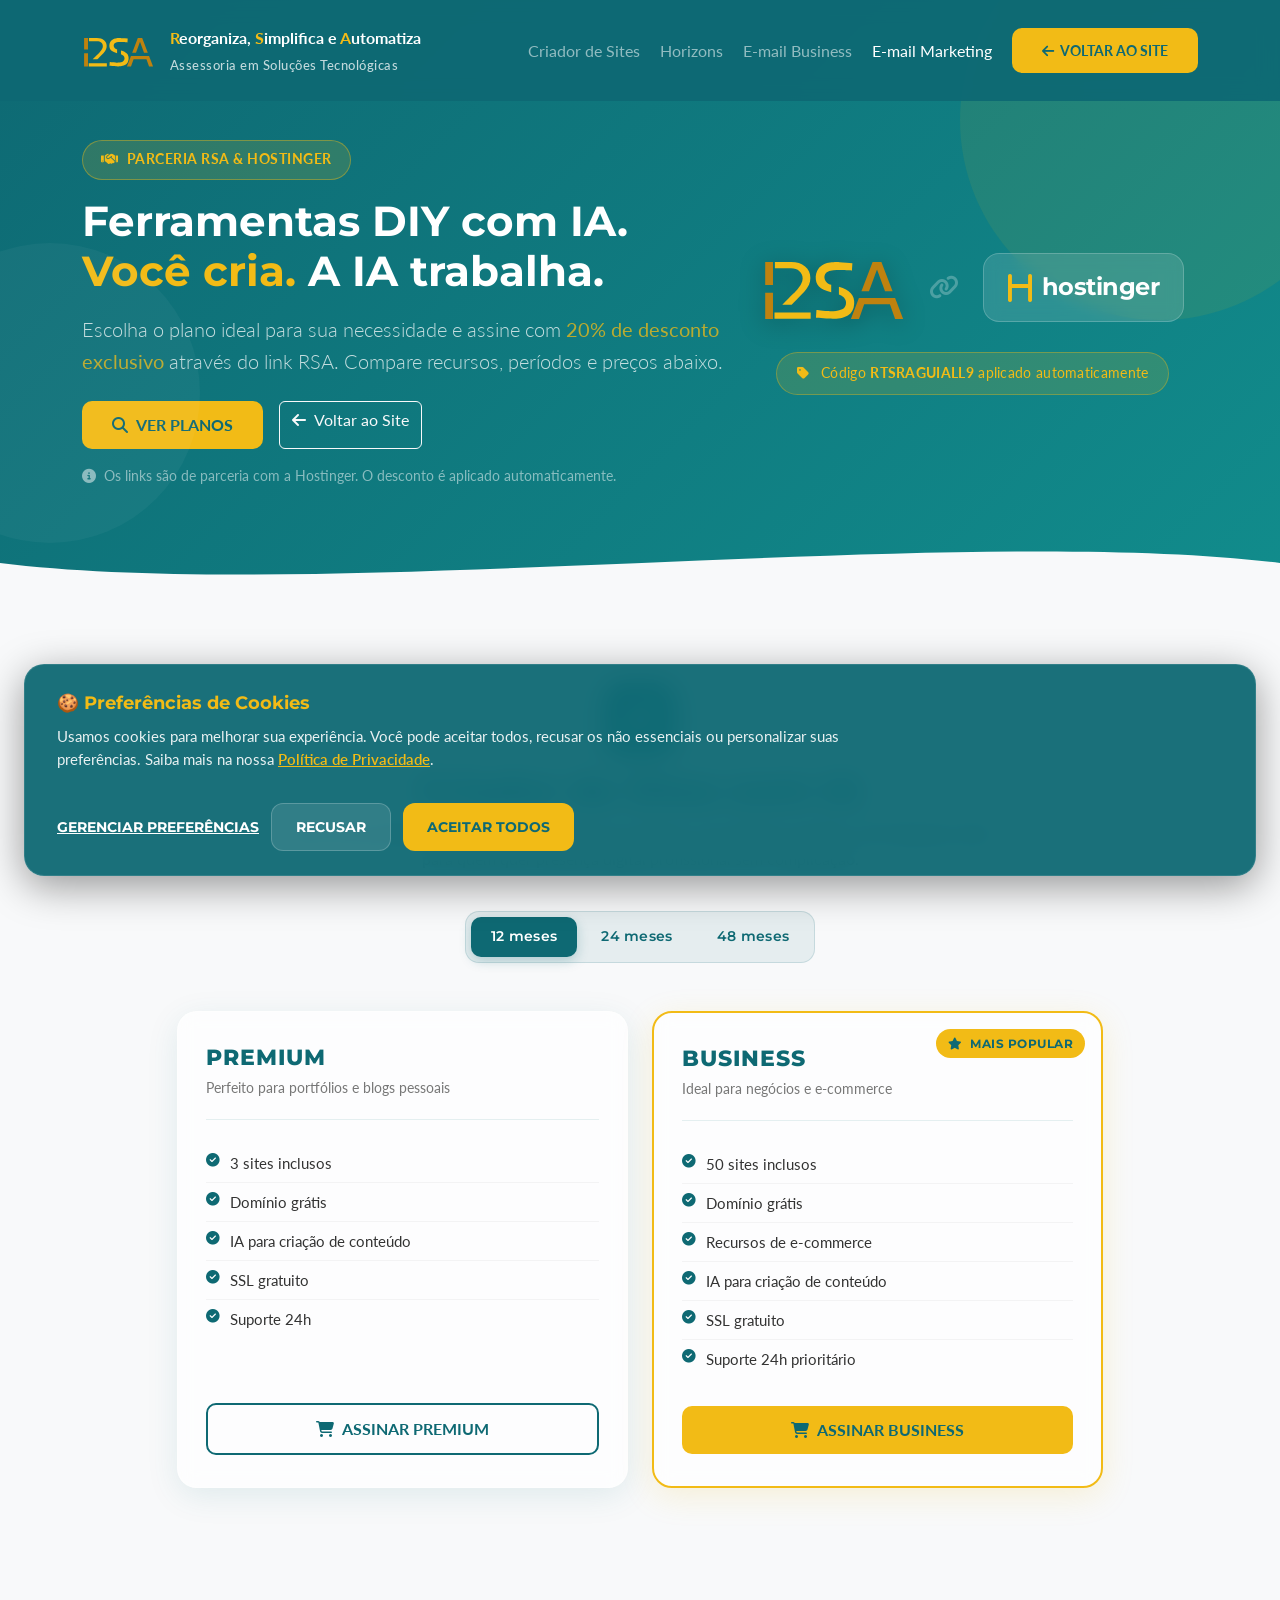
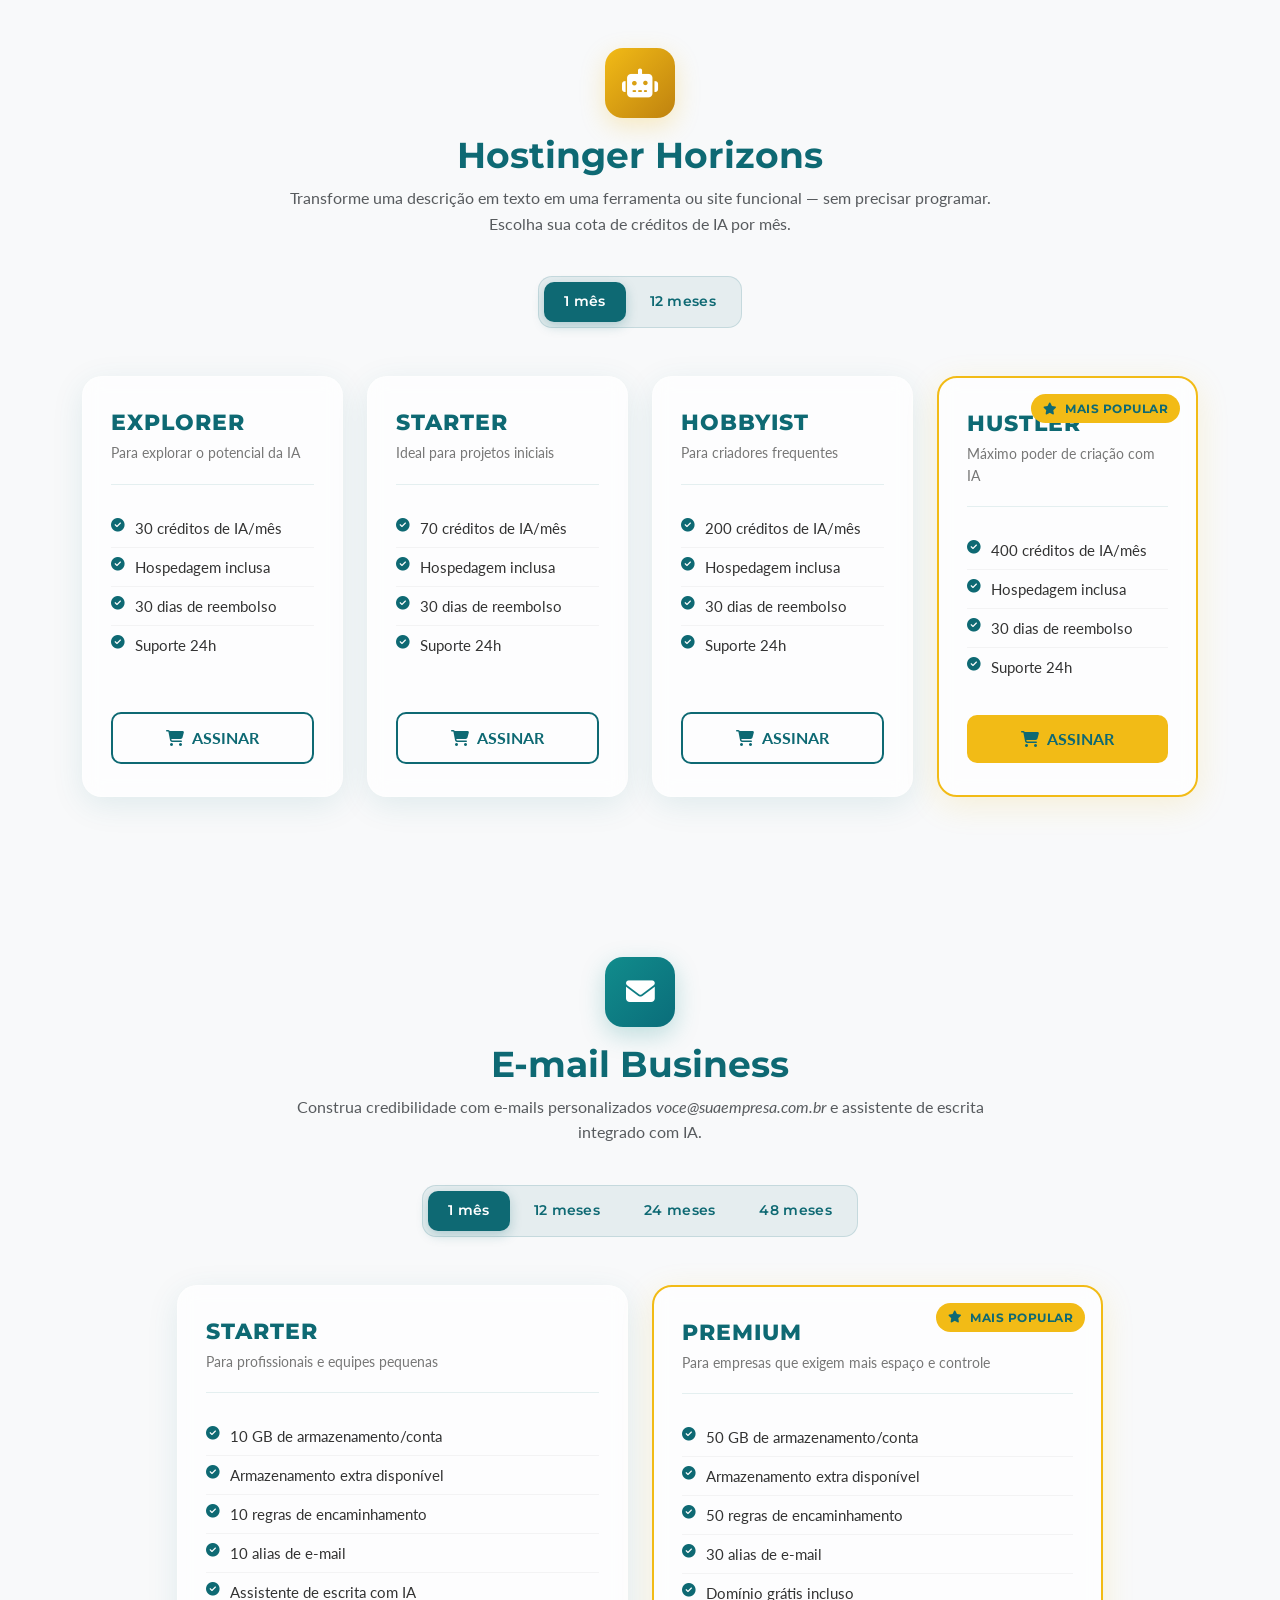
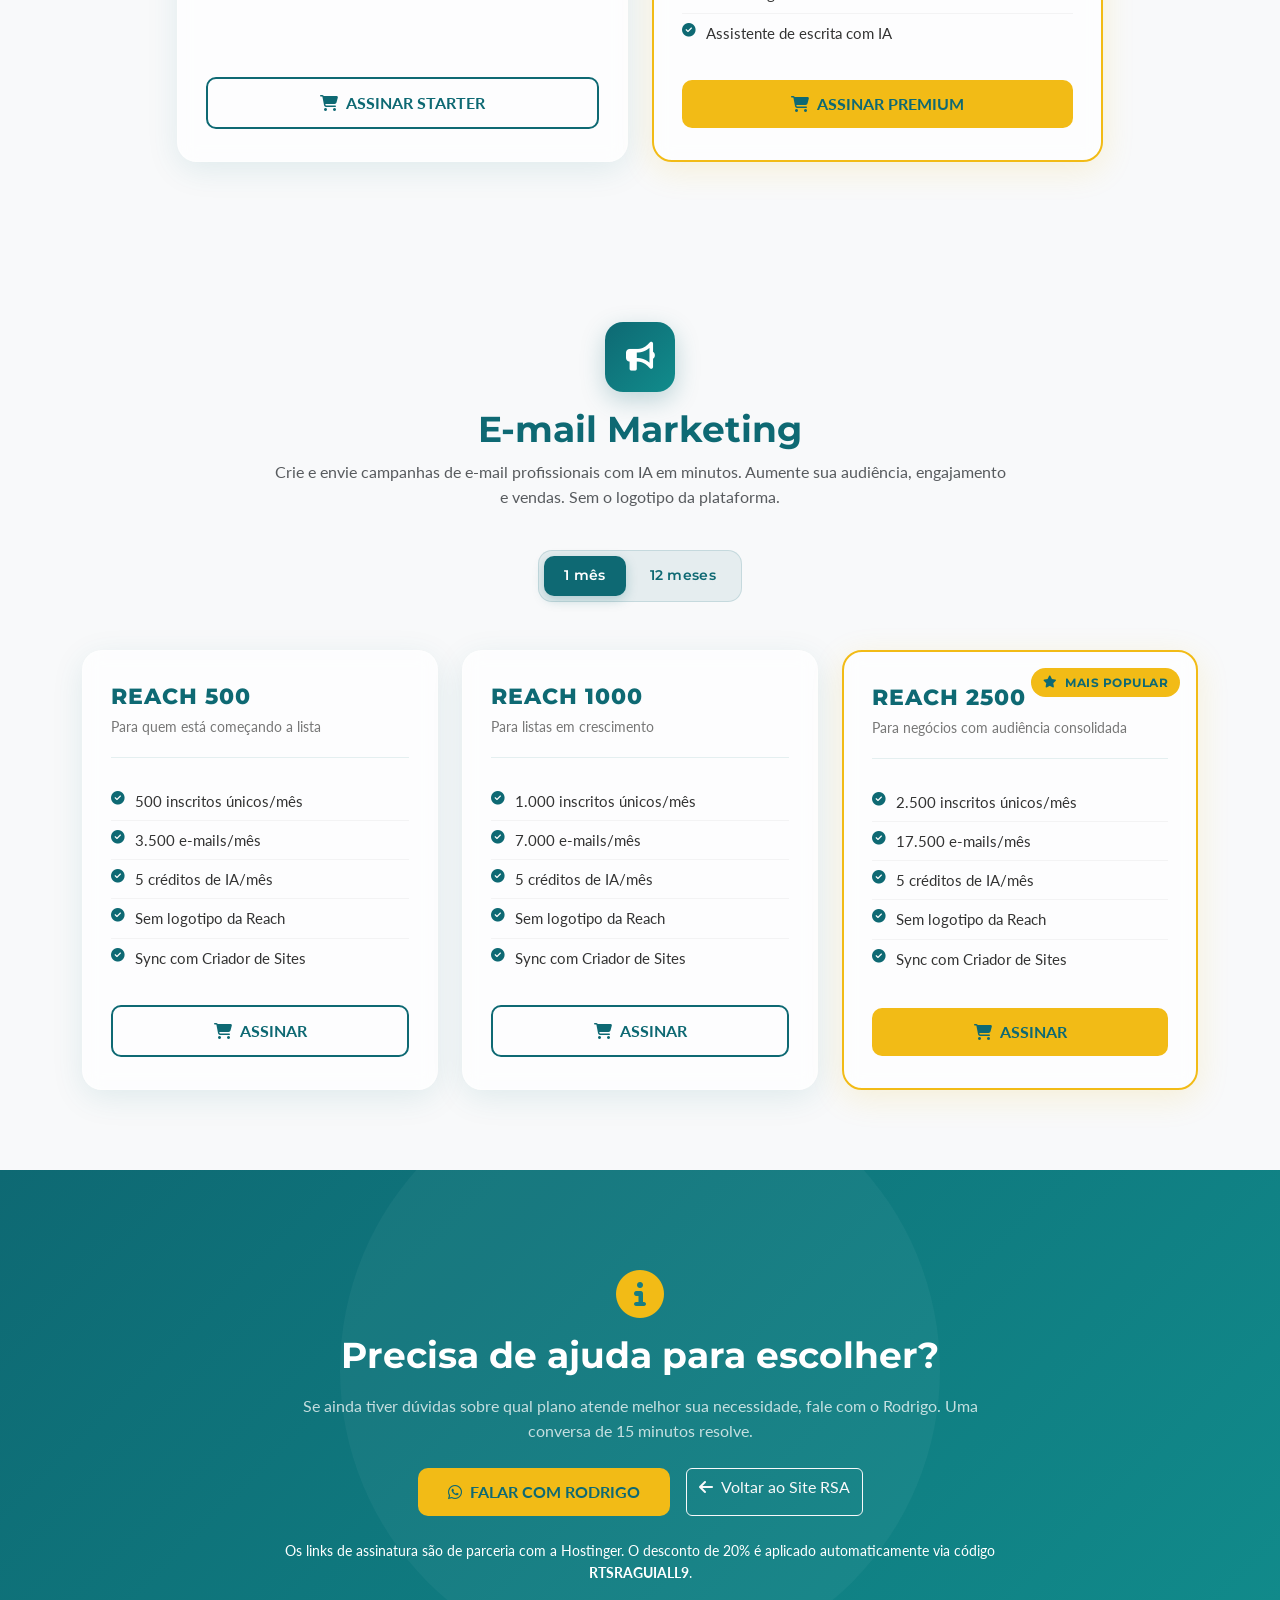
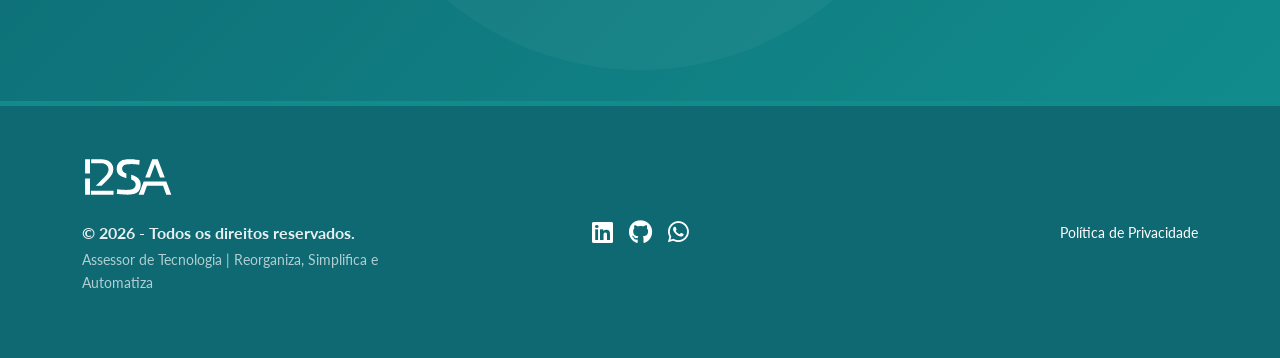
==== diy-host.html @ 79d3c70c "feat: página de planos DIY Hostinger criada; fix: CTAs da seção DIY redirecionam para diy-host-html" ====
<!DOCTYPE html>
<html lang="pt-BR">

<head>
    <meta charset="UTF-8">
    <meta name="viewport" content="width=device-width, initial-scale=1.0">
    <meta name="description"
        content="Compare e assine os planos Hostinger com desconto exclusivo RSA. Criador de Sites com IA, Hostinger Horizons, E-mail Business e E-mail Marketing.">
    <meta name="robots" content="index, follow">
    <title>Planos Hostinger | RSA — Faça Você Mesmo</title>

    <!-- Fontes -->
    <link rel="preconnect" href="https://fonts.googleapis.com">
    <link rel="preconnect" href="https://fonts.gstatic.com" crossorigin>
    <link
        href="https://fonts.googleapis.com/css2?family=Lato:ital,wght@0,400;0,700;1,400&family=Montserrat:wght@700;800&family=Open+Sans:wght@400;600&display=swap"
        rel="stylesheet">

    <!-- Bootstrap 5 -->
    <link rel="stylesheet" href="https://cdn.jsdelivr.net/npm/bootstrap@5.3.3/dist/css/bootstrap.min.css">

    <!-- Font Awesome -->
    <link rel="stylesheet" href="https://cdnjs.cloudflare.com/ajax/libs/font-awesome/6.5.0/css/all.min.css">

    <!-- AOS -->
    <link rel="stylesheet" href="https://unpkg.com/aos@2.3.1/dist/aos.css">

    <!-- CSS Projeto -->
    <link rel="stylesheet" href="css/styles.css">
    <link rel="stylesheet" href="css/cookies.css">
    <link rel="stylesheet" href="css/diy-host.css">
</head>

<body>

    <!-- ═══════════════════════════════════════════
         NAVBAR (idêntica ao index.html)
    ═══════════════════════════════════════════ -->
    <nav class="navbar navbar-expand-lg navbar-dark navbar-glass fixed-top py-3">
        <div class="container">
            <a class="navbar-brand d-flex align-items-center gap-2" href="index.html">
                <img src="assets/images/RSA_dourado_FundoTransparente.svg" alt="RSA Logo" height="40">
                <div class="nav-brand-box text-white px-2 py-1">
                    <span class="fw-bold d-block"><span class="letter">R</span>eorganiza,
                        <span class="letter">S</span>implifica e
                        <span class="letter">A</span>utomatiza</span>
                    <span class="slogan-text opacity-75">Assessoria em Soluções Tecnológicas</span>
                </div>
            </a>
            <button class="navbar-toggler" type="button" data-bs-toggle="collapse" data-bs-target="#navbarNavDIY"
                aria-controls="navbarNavDIY" aria-expanded="false" aria-label="Toggle navigation">
                <span class="navbar-toggler-icon"></span>
            </button>
            <div class="collapse navbar-collapse justify-content-end" id="navbarNavDIY">
                <ul class="navbar-nav gap-1 align-items-center">
                    <li class="nav-item">
                        <a class="nav-link" href="#sites-ia">Criador de Sites</a>
                    </li>
                    <li class="nav-item">
                        <a class="nav-link" href="#horizons">Horizons</a>
                    </li>
                    <li class="nav-item">
                        <a class="nav-link" href="#email-business">E-mail Business</a>
                    </li>
                    <li class="nav-item">
                        <a class="nav-link" href="#email-marketing">E-mail Marketing</a>
                    </li>
                    <li class="nav-item ms-2">
                        <a class="btn btn-rsa btn-sm" href="index.html">
                            <i class="fa-solid fa-arrow-left me-1"></i> Voltar ao Site
                        </a>
                    </li>
                </ul>
            </div>
        </div>
    </nav>

    <!-- ═══════════════════════════════════════════
         HERO
    ═══════════════════════════════════════════ -->
    <header class="diy-hero-section">
        <div class="container">
            <div class="row align-items-center gy-5">
                <div class="col-lg-7" data-aos="fade-right">
                    <span class="diy-hero-badge mb-3 d-inline-flex align-items-center gap-2">
                        <i class="fa-solid fa-handshake"></i>
                        Parceria RSA & Hostinger
                    </span>
                    <h1 class="text-white mb-3">
                        Ferramentas DIY com IA.<br>
                        <span class="text-rsa-accent">Você cria.</span> A IA trabalha.
                    </h1>
                    <p class="lead text-white opacity-75 mb-4">
                        Escolha o plano ideal para sua necessidade e assine com
                        <strong class="text-rsa-accent">20% de desconto exclusivo</strong>
                        através do link RSA. Compare recursos, períodos e preços abaixo.
                    </p>
                    <div class="d-flex gap-3 flex-wrap">
                        <a href="#planos" class="btn btn-rsa">
                            <i class="fa-solid fa-magnifying-glass me-2"></i>Ver Planos
                        </a>
                        <a href="index.html" class="btn btn-outline-light">
                            <i class="fa-solid fa-arrow-left me-2"></i>Voltar ao Site
                        </a>
                    </div>
                    <p class="text-white opacity-50 mt-3 small">
                        <i class="fa-solid fa-circle-info me-1"></i>
                        Os links são de parceria com a Hostinger. O desconto é aplicado automaticamente.
                    </p>
                </div>
                <div class="col-lg-5 text-center" data-aos="fade-left" data-aos-delay="200">
                    <div class="diy-hero-logos">
                        <img src="assets/images/RSA_dourado_FundoTransparente.svg" alt="RSA" class="diy-logo-rsa">
                        <div class="diy-logo-divider">
                            <i class="fa-solid fa-link text-white opacity-50"></i>
                        </div>
                        <div class="diy-hostinger-badge">
                            <i class="fa-solid fa-h diy-h-icon"></i>
                            <span class="diy-hostinger-text">hostinger</span>
                        </div>
                    </div>
                    <!-- Pill de desconto -->
                    <div class="diy-discount-pill mt-4">
                        <i class="fa-solid fa-tag me-2"></i>
                        Código <strong>RTSRAGUIALL9</strong> aplicado automaticamente
                    </div>
                </div>
            </div>
        </div>
        <!-- Separador wave -->
        <div class="diy-hero-wave">
            <svg viewBox="0 0 1440 80" preserveAspectRatio="none" xmlns="http://www.w3.org/2000/svg">
                <path d="M0,40 C360,80 1080,0 1440,40 L1440,80 L0,80 Z" fill="#F8F9FA" />
            </svg>
        </div>
    </header>

    <!-- ═══════════════════════════════════════════
         ÂNCORA GERAL DE PLANOS
    ═══════════════════════════════════════════ -->
    <span id="planos"></span>

    <!-- ═══════════════════════════════════════════
         SEÇÃO 1: CRIADOR DE SITES COM IA
    ═══════════════════════════════════════════ -->
    <section id="sites-ia" class="section-padding bg-light">
        <div class="container">

            <!-- Cabeçalho da categoria -->
            <div class="row justify-content-center mb-4" data-aos="fade-up">
                <div class="col-lg-8 text-center">
                    <div class="diy-section-icon mx-auto mb-3">
                        <i class="fa-solid fa-wand-magic-sparkles"></i>
                    </div>
                    <h2 class="text-rsa-primary">Criador de Sites com IA</h2>
                    <p class="text-muted">
                        Lance seu portfólio, blog ou site institucional em minutos com interface intuitiva e IA
                        integrada.
                        Ideal para quem quer presença digital profissional sem complicação.
                    </p>
                </div>
            </div>

            <!-- Toggle de período -->
            <div class="row justify-content-center mb-5" data-aos="fade-up" data-aos-delay="100">
                <div class="col-auto">
                    <div class="diy-period-group" role="group" aria-label="Período de assinatura">
                        <button class="diy-period-btn active" onclick="setPeriod('sites-ia', 12, this)">12
                            meses</button>
                        <button class="diy-period-btn" onclick="setPeriod('sites-ia', 24, this)">24 meses</button>
                        <button class="diy-period-btn" onclick="setPeriod('sites-ia', 48, this)">48 meses</button>
                    </div>
                </div>
            </div>

            <!-- Cards -->
            <div class="row justify-content-center gy-4">

                <!-- Card Premium -->
                <div class="col-lg-5 col-md-6" data-aos="fade-up" data-aos-delay="150">
                    <div class="diy-plan-card glass-card h-100">
                        <div class="diy-plan-header">
                            <h3 class="diy-plan-name">Premium</h3>
                            <p class="diy-plan-desc mb-0">Perfeito para portfólios e blogs pessoais</p>
                        </div>
                        <ul class="diy-feature-list">
                            <li><i class="fa-solid fa-circle-check text-rsa-primary"></i> 3 sites inclusos</li>
                            <li><i class="fa-solid fa-circle-check text-rsa-primary"></i> Domínio grátis</li>
                            <li><i class="fa-solid fa-circle-check text-rsa-primary"></i> IA para criação de conteúdo
                            </li>
                            <li><i class="fa-solid fa-circle-check text-rsa-primary"></i> SSL gratuito</li>
                            <li><i class="fa-solid fa-circle-check text-rsa-primary"></i> Suporte 24h</li>
                        </ul>
                        <a href="#" class="btn btn-outline-rsa w-100 mt-auto" data-section="sites-ia"
                            data-plan="premium"
                            data-link-12="https://www.hostinger.com/br/cart?product=hosting%3Ahostinger_premium&period=12&referral_type=cart_link&REFERRALCODE=RTSRAGUIALL9&referral_id=019dd9d4-621e-7295-91c9-297600b44b96&product_type=website-builder"
                            data-link-24="https://www.hostinger.com/br/cart?product=hosting%3Ahostinger_premium&period=24&referral_type=cart_link&REFERRALCODE=RTSRAGUIALL9&referral_id=019dd9d7-fe9d-7199-9877-cf94c29563b7&product_type=website-builder"
                            data-link-48="https://www.hostinger.com/br/cart?product=hosting%3Ahostinger_premium&period=48&referral_type=cart_link&REFERRALCODE=RTSRAGUIALL9&referral_id=019dd9d8-f56c-73b3-9c9a-563559bdd855&product_type=website-builder"
                            target="_blank" rel="noopener noreferrer">
                            <i class="fa-solid fa-cart-shopping me-2"></i>Assinar Premium
                        </a>
                    </div>
                </div>

                <!-- Card Business (popular) -->
                <div class="col-lg-5 col-md-6" data-aos="fade-up" data-aos-delay="250">
                    <div class="diy-plan-card diy-plan-card--popular glass-card h-100">
                        <div class="diy-popular-badge">
                            <i class="fa-solid fa-star me-1"></i>Mais Popular
                        </div>
                        <div class="diy-plan-header">
                            <h3 class="diy-plan-name">Business</h3>
                            <p class="diy-plan-desc mb-0">Ideal para negócios e e-commerce</p>
                        </div>
                        <ul class="diy-feature-list">
                            <li><i class="fa-solid fa-circle-check text-rsa-primary"></i> 50 sites inclusos</li>
                            <li><i class="fa-solid fa-circle-check text-rsa-primary"></i> Domínio grátis</li>
                            <li><i class="fa-solid fa-circle-check text-rsa-primary"></i> Recursos de e-commerce</li>
                            <li><i class="fa-solid fa-circle-check text-rsa-primary"></i> IA para criação de conteúdo
                            </li>
                            <li><i class="fa-solid fa-circle-check text-rsa-primary"></i> SSL gratuito</li>
                            <li><i class="fa-solid fa-circle-check text-rsa-primary"></i> Suporte 24h prioritário</li>
                        </ul>
                        <a href="#" class="btn btn-rsa w-100 mt-auto" data-section="sites-ia" data-plan="business-sites"
                            data-link-12="https://www.hostinger.com/br/cart?product=hosting%3Ahostinger_business&period=12&referral_type=cart_link&REFERRALCODE=RTSRAGUIALL9&referral_id=019dd9d7-5438-7348-993c-41ad4d6b8b0a&product_type=website-builder"
                            data-link-24="https://www.hostinger.com/br/cart?product=hosting%3Ahostinger_business&period=24&referral_type=cart_link&REFERRALCODE=RTSRAGUIALL9&referral_id=019dd9d8-4b6f-7095-87bc-3af3bd0e6c1c&product_type=website-builder"
                            data-link-48="https://www.hostinger.com/br/cart?product=hosting%3Ahostinger_business&period=48&referral_type=cart_link&REFERRALCODE=RTSRAGUIALL9&referral_id=019dd9d9-044d-70b3-a711-b9dedad73167&product_type=website-builder"
                            target="_blank" rel="noopener noreferrer">
                            <i class="fa-solid fa-cart-shopping me-2"></i>Assinar Business
                        </a>
                    </div>
                </div>

            </div><!-- /row cards -->
        </div>
    </section>

    <!-- ═══════════════════════════════════════════
         SEÇÃO 2: HOSTINGER HORIZONS
    ═══════════════════════════════════════════ -->
    <section id="horizons" class="section-padding">
        <div class="container">

            <div class="row justify-content-center mb-4" data-aos="fade-up">
                <div class="col-lg-8 text-center">
                    <div class="diy-section-icon diy-section-icon--accent mx-auto mb-3">
                        <i class="fa-solid fa-robot"></i>
                    </div>
                    <h2 class="text-rsa-primary">Hostinger Horizons</h2>
                    <p class="text-muted">
                        Transforme uma descrição em texto em uma ferramenta ou site funcional — sem precisar programar.
                        Escolha sua cota de créditos de IA por mês.
                    </p>
                </div>
            </div>

            <!-- Toggle de período -->
            <div class="row justify-content-center mb-5" data-aos="fade-up" data-aos-delay="100">
                <div class="col-auto">
                    <div class="diy-period-group" role="group">
                        <button class="diy-period-btn active" onclick="setPeriod('horizons', 1, this)">1 mês</button>
                        <button class="diy-period-btn" onclick="setPeriod('horizons', 12, this)">12 meses</button>
                    </div>
                </div>
            </div>

            <!-- Cards Horizons -->
            <div class="row justify-content-center gy-4">

                <!-- Explorer -->
                <div class="col-lg-3 col-md-6" data-aos="fade-up" data-aos-delay="100">
                    <div class="diy-plan-card glass-card h-100">
                        <div class="diy-plan-header">
                            <h3 class="diy-plan-name">Explorer</h3>
                            <p class="diy-plan-desc mb-0">Para explorar o potencial da IA</p>
                        </div>
                        <ul class="diy-feature-list">
                            <li><i class="fa-solid fa-circle-check text-rsa-primary"></i> 30 créditos de IA/mês</li>
                            <li><i class="fa-solid fa-circle-check text-rsa-primary"></i> Hospedagem inclusa</li>
                            <li><i class="fa-solid fa-circle-check text-rsa-primary"></i> 30 dias de reembolso</li>
                            <li><i class="fa-solid fa-circle-check text-rsa-primary"></i> Suporte 24h</li>
                        </ul>
                        <a href="#" class="btn btn-outline-rsa w-100 mt-auto" data-section="horizons"
                            data-plan="explorer"
                            data-link-1="https://www.hostinger.com/br/cart?product=horizons%3Aexplorerv2&period=1&referral_type=cart_link&REFERRALCODE=RTSRAGUIALL9&referral_id=019dd9dc-b754-729e-b359-0c3dde868936"
                            data-link-12="https://www.hostinger.com/br/cart?product=horizons%3Aexplorerv2&period=12&referral_type=cart_link&REFERRALCODE=RTSRAGUIALL9&referral_id=019dd9dd-13bb-734e-aa9b-c8440ad17f68"
                            target="_blank" rel="noopener noreferrer">
                            <i class="fa-solid fa-cart-shopping me-2"></i>Assinar
                        </a>
                    </div>
                </div>

                <!-- Starter -->
                <div class="col-lg-3 col-md-6" data-aos="fade-up" data-aos-delay="150">
                    <div class="diy-plan-card glass-card h-100">
                        <div class="diy-plan-header">
                            <h3 class="diy-plan-name">Starter</h3>
                            <p class="diy-plan-desc mb-0">Ideal para projetos iniciais</p>
                        </div>
                        <ul class="diy-feature-list">
                            <li><i class="fa-solid fa-circle-check text-rsa-primary"></i> 70 créditos de IA/mês</li>
                            <li><i class="fa-solid fa-circle-check text-rsa-primary"></i> Hospedagem inclusa</li>
                            <li><i class="fa-solid fa-circle-check text-rsa-primary"></i> 30 dias de reembolso</li>
                            <li><i class="fa-solid fa-circle-check text-rsa-primary"></i> Suporte 24h</li>
                        </ul>
                        <a href="#" class="btn btn-outline-rsa w-100 mt-auto" data-section="horizons"
                            data-plan="starter"
                            data-link-1="https://www.hostinger.com/br/cart?product=horizons%3Astarterv2&period=1&referral_type=cart_link&REFERRALCODE=RTSRAGUIALL9&referral_id=019dd9dc-c9fe-70b4-b4c9-0aab14302543"
                            data-link-12="https://www.hostinger.com/br/cart?product=horizons%3Astarterv2&period=12&referral_type=cart_link&REFERRALCODE=RTSRAGUIALL9&referral_id=019dd9dd-2336-72c8-b11f-bced74eb3983"
                            target="_blank" rel="noopener noreferrer">
                            <i class="fa-solid fa-cart-shopping me-2"></i>Assinar
                        </a>
                    </div>
                </div>

                <!-- Hobbyist -->
                <div class="col-lg-3 col-md-6" data-aos="fade-up" data-aos-delay="200">
                    <div class="diy-plan-card glass-card h-100">
                        <div class="diy-plan-header">
                            <h3 class="diy-plan-name">Hobbyist</h3>
                            <p class="diy-plan-desc mb-0">Para criadores frequentes</p>
                        </div>
                        <ul class="diy-feature-list">
                            <li><i class="fa-solid fa-circle-check text-rsa-primary"></i> 200 créditos de IA/mês</li>
                            <li><i class="fa-solid fa-circle-check text-rsa-primary"></i> Hospedagem inclusa</li>
                            <li><i class="fa-solid fa-circle-check text-rsa-primary"></i> 30 dias de reembolso</li>
                            <li><i class="fa-solid fa-circle-check text-rsa-primary"></i> Suporte 24h</li>
                        </ul>
                        <a href="#" class="btn btn-outline-rsa w-100 mt-auto" data-section="horizons"
                            data-plan="hobbyist"
                            data-link-1="https://www.hostinger.com/br/cart?product=horizons%3Ahobbyistv2&period=1&referral_type=cart_link&REFERRALCODE=RTSRAGUIALL9&referral_id=019dd9dc-dcb6-72c1-b447-a0055d9236df"
                            data-link-12="https://www.hostinger.com/br/cart?product=horizons%3Ahobbyistv2&period=12&referral_type=cart_link&REFERRALCODE=RTSRAGUIALL9&referral_id=019dd9dd-3a47-7175-8b16-197b77748b0e"
                            target="_blank" rel="noopener noreferrer">
                            <i class="fa-solid fa-cart-shopping me-2"></i>Assinar
                        </a>
                    </div>
                </div>

                <!-- Hustler (popular) -->
                <div class="col-lg-3 col-md-6" data-aos="fade-up" data-aos-delay="250">
                    <div class="diy-plan-card diy-plan-card--popular glass-card h-100">
                        <div class="diy-popular-badge">
                            <i class="fa-solid fa-star me-1"></i>Mais Popular
                        </div>
                        <div class="diy-plan-header">
                            <h3 class="diy-plan-name">Hustler</h3>
                            <p class="diy-plan-desc mb-0">Máximo poder de criação com IA</p>
                        </div>
                        <ul class="diy-feature-list">
                            <li><i class="fa-solid fa-circle-check text-rsa-primary"></i> 400 créditos de IA/mês</li>
                            <li><i class="fa-solid fa-circle-check text-rsa-primary"></i> Hospedagem inclusa</li>
                            <li><i class="fa-solid fa-circle-check text-rsa-primary"></i> 30 dias de reembolso</li>
                            <li><i class="fa-solid fa-circle-check text-rsa-primary"></i> Suporte 24h</li>
                        </ul>
                        <a href="#" class="btn btn-rsa w-100 mt-auto" data-section="horizons" data-plan="hustler"
                            data-link-1="https://www.hostinger.com/br/cart?product=horizons%3Ahustlerv2&period=1&referral_type=cart_link&REFERRALCODE=RTSRAGUIALL9&referral_id=019dd9dc-f0ee-7018-8c6a-6837099ce9e5"
                            data-link-12="https://www.hostinger.com/br/cart?product=horizons%3Ahustlerv2&period=12&referral_type=cart_link&REFERRALCODE=RTSRAGUIALL9&referral_id=019dd9dd-4e21-7109-ac20-60c5428e7444"
                            target="_blank" rel="noopener noreferrer">
                            <i class="fa-solid fa-cart-shopping me-2"></i>Assinar
                        </a>
                    </div>
                </div>

            </div><!-- /row horizons -->
        </div>
    </section>

    <!-- ═══════════════════════════════════════════
         SEÇÃO 3: E-MAIL BUSINESS
    ═══════════════════════════════════════════ -->
    <section id="email-business" class="section-padding bg-light">
        <div class="container">

            <div class="row justify-content-center mb-4" data-aos="fade-up">
                <div class="col-lg-8 text-center">
                    <div class="diy-section-icon diy-section-icon--secondary mx-auto mb-3">
                        <i class="fa-solid fa-envelope"></i>
                    </div>
                    <h2 class="text-rsa-primary">E-mail Business</h2>
                    <p class="text-muted">
                        Construa credibilidade com e-mails personalizados
                        <em>voce@suaempresa.com.br</em> e assistente de escrita integrado com IA.
                    </p>
                </div>
            </div>

            <!-- Toggle de período -->
            <div class="row justify-content-center mb-5" data-aos="fade-up" data-aos-delay="100">
                <div class="col-auto">
                    <div class="diy-period-group" role="group">
                        <button class="diy-period-btn active" onclick="setPeriod('email-business', 1, this)">1
                            mês</button>
                        <button class="diy-period-btn" onclick="setPeriod('email-business', 12, this)">12 meses</button>
                        <button class="diy-period-btn" onclick="setPeriod('email-business', 24, this)">24 meses</button>
                        <button class="diy-period-btn" onclick="setPeriod('email-business', 48, this)">48 meses</button>
                    </div>
                </div>
            </div>

            <!-- Cards E-mail Business -->
            <div class="row justify-content-center gy-4">

                <!-- Starter Business Email -->
                <div class="col-lg-5 col-md-6" data-aos="fade-up" data-aos-delay="150">
                    <div class="diy-plan-card glass-card h-100">
                        <div class="diy-plan-header">
                            <h3 class="diy-plan-name">Starter</h3>
                            <p class="diy-plan-desc mb-0">Para profissionais e equipes pequenas</p>
                        </div>
                        <ul class="diy-feature-list">
                            <li><i class="fa-solid fa-circle-check text-rsa-primary"></i> 10 GB de armazenamento/conta
                            </li>
                            <li><i class="fa-solid fa-circle-check text-rsa-primary"></i> Armazenamento extra disponível
                            </li>
                            <li><i class="fa-solid fa-circle-check text-rsa-primary"></i> 10 regras de encaminhamento
                            </li>
                            <li><i class="fa-solid fa-circle-check text-rsa-primary"></i> 10 alias de e-mail</li>
                            <li><i class="fa-solid fa-circle-check text-rsa-primary"></i> Assistente de escrita com IA
                            </li>
                        </ul>
                        <a href="#" class="btn btn-outline-rsa w-100 mt-auto" data-section="email-business"
                            data-plan="email-starter"
                            data-link-1="https://www.hostinger.com/br/cart?product=hostinger_mail%3Apro&period=1&referral_type=cart_link&REFERRALCODE=RTSRAGUIALL9&referral_id=019dd9e0-7bc5-71ef-93ff-49d4851190fb"
                            data-link-12="https://www.hostinger.com/br/cart?product=hostinger_mail%3Apro&period=12&referral_type=cart_link&REFERRALCODE=RTSRAGUIALL9&referral_id=019dd9e0-a2a1-7155-bcb5-23f378e44f44"
                            data-link-24="https://www.hostinger.com/br/cart?product=hostinger_mail%3Apro&period=24&referral_type=cart_link&REFERRALCODE=RTSRAGUIALL9&referral_id=019dd9e0-c710-7212-8ee1-c1bcdb726a81"
                            data-link-48="https://www.hostinger.com/br/cart?product=hostinger_mail%3Apro&period=48&referral_type=cart_link&REFERRALCODE=RTSRAGUIALL9&referral_id=019dd9e0-ebf6-7136-b3a5-17b5daec49be"
                            target="_blank" rel="noopener noreferrer">
                            <i class="fa-solid fa-cart-shopping me-2"></i>Assinar Starter
                        </a>
                    </div>
                </div>

                <!-- Premium Business Email (popular) -->
                <div class="col-lg-5 col-md-6" data-aos="fade-up" data-aos-delay="250">
                    <div class="diy-plan-card diy-plan-card--popular glass-card h-100">
                        <div class="diy-popular-badge">
                            <i class="fa-solid fa-star me-1"></i>Mais Popular
                        </div>
                        <div class="diy-plan-header">
                            <h3 class="diy-plan-name">Premium</h3>
                            <p class="diy-plan-desc mb-0">Para empresas que exigem mais espaço e controle</p>
                        </div>
                        <ul class="diy-feature-list">
                            <li><i class="fa-solid fa-circle-check text-rsa-primary"></i> 50 GB de armazenamento/conta
                            </li>
                            <li><i class="fa-solid fa-circle-check text-rsa-primary"></i> Armazenamento extra disponível
                            </li>
                            <li><i class="fa-solid fa-circle-check text-rsa-primary"></i> 50 regras de encaminhamento
                            </li>
                            <li><i class="fa-solid fa-circle-check text-rsa-primary"></i> 30 alias de e-mail</li>
                            <li><i class="fa-solid fa-circle-check text-rsa-primary"></i> Domínio grátis incluso</li>
                            <li><i class="fa-solid fa-circle-check text-rsa-primary"></i> Assistente de escrita com IA
                            </li>
                        </ul>
                        <a href="#" class="btn btn-rsa w-100 mt-auto" data-section="email-business"
                            data-plan="email-premium"
                            data-link-1="https://www.hostinger.com/br/cart?product=hostinger_mail%3Apremium&period=1&referral_type=cart_link&REFERRALCODE=RTSRAGUIALL9&referral_id=019dd9e0-8b9f-7271-b9fa-a09b8a9eb1e7"
                            data-link-12="https://www.hostinger.com/br/cart?product=hostinger_mail%3Apremium&period=12&referral_type=cart_link&REFERRALCODE=RTSRAGUIALL9&referral_id=019dd9e0-b13d-710a-a1a5-33452c89ad9b"
                            data-link-24="https://www.hostinger.com/br/cart?product=hostinger_mail%3Apremium&period=24&referral_type=cart_link&REFERRALCODE=RTSRAGUIALL9&referral_id=019dd9e0-d432-7309-beb6-53c43ff5721c"
                            data-link-48="https://www.hostinger.com/br/cart?product=hostinger_mail%3Apremium&period=48&referral_type=cart_link&REFERRALCODE=RTSRAGUIALL9&referral_id=019dd9e1-105b-7099-993e-c84715f6dd00"
                            target="_blank" rel="noopener noreferrer">
                            <i class="fa-solid fa-cart-shopping me-2"></i>Assinar Premium
                        </a>
                    </div>
                </div>

            </div><!-- /row e-mail business -->
        </div>
    </section>

    <!-- ═══════════════════════════════════════════
         SEÇÃO 4: E-MAIL MARKETING (REACH)
    ═══════════════════════════════════════════ -->
    <section id="email-marketing" class="section-padding">
        <div class="container">

            <div class="row justify-content-center mb-4" data-aos="fade-up">
                <div class="col-lg-8 text-center">
                    <div class="diy-section-icon mx-auto mb-3">
                        <i class="fa-solid fa-bullhorn"></i>
                    </div>
                    <h2 class="text-rsa-primary">E-mail Marketing</h2>
                    <p class="text-muted">
                        Crie e envie campanhas de e-mail profissionais com IA em minutos.
                        Aumente sua audiência, engajamento e vendas. Sem o logotipo da plataforma.
                    </p>
                </div>
            </div>

            <!-- Toggle de período -->
            <div class="row justify-content-center mb-5" data-aos="fade-up" data-aos-delay="100">
                <div class="col-auto">
                    <div class="diy-period-group" role="group">
                        <button class="diy-period-btn active" onclick="setPeriod('email-marketing', 1, this)">1
                            mês</button>
                        <button class="diy-period-btn" onclick="setPeriod('email-marketing', 12, this)">12
                            meses</button>
                    </div>
                </div>
            </div>

            <!-- Cards Reach -->
            <div class="row justify-content-center gy-4">

                <!-- Reach 500 -->
                <div class="col-lg-4 col-md-6" data-aos="fade-up" data-aos-delay="100">
                    <div class="diy-plan-card glass-card h-100">
                        <div class="diy-plan-header">
                            <h3 class="diy-plan-name">Reach 500</h3>
                            <p class="diy-plan-desc mb-0">Para quem está começando a lista</p>
                        </div>
                        <ul class="diy-feature-list">
                            <li><i class="fa-solid fa-circle-check text-rsa-primary"></i> 500 inscritos únicos/mês</li>
                            <li><i class="fa-solid fa-circle-check text-rsa-primary"></i> 3.500 e-mails/mês</li>
                            <li><i class="fa-solid fa-circle-check text-rsa-primary"></i> 5 créditos de IA/mês</li>
                            <li><i class="fa-solid fa-circle-check text-rsa-primary"></i> Sem logotipo da Reach</li>
                            <li><i class="fa-solid fa-circle-check text-rsa-primary"></i> Sync com Criador de Sites</li>
                        </ul>
                        <a href="#" class="btn btn-outline-rsa w-100 mt-auto" data-section="email-marketing"
                            data-plan="reach-500"
                            data-link-1="https://www.hostinger.com/br/cart?product=reach%3A500&period=1&referral_type=cart_link&REFERRALCODE=RTSRAGUIALL9&referral_id=019dd9fa-e512-7137-bcbb-f87e13f183d5"
                            data-link-12="https://www.hostinger.com/br/cart?product=reach%3A500&period=12&referral_type=cart_link&REFERRALCODE=RTSRAGUIALL9&referral_id=019dd9fb-3e8b-727e-9789-e42f042dcc38"
                            target="_blank" rel="noopener noreferrer">
                            <i class="fa-solid fa-cart-shopping me-2"></i>Assinar
                        </a>
                    </div>
                </div>

                <!-- Reach 1000 -->
                <div class="col-lg-4 col-md-6" data-aos="fade-up" data-aos-delay="150">
                    <div class="diy-plan-card glass-card h-100">
                        <div class="diy-plan-header">
                            <h3 class="diy-plan-name">Reach 1000</h3>
                            <p class="diy-plan-desc mb-0">Para listas em crescimento</p>
                        </div>
                        <ul class="diy-feature-list">
                            <li><i class="fa-solid fa-circle-check text-rsa-primary"></i> 1.000 inscritos únicos/mês
                            </li>
                            <li><i class="fa-solid fa-circle-check text-rsa-primary"></i> 7.000 e-mails/mês</li>
                            <li><i class="fa-solid fa-circle-check text-rsa-primary"></i> 5 créditos de IA/mês</li>
                            <li><i class="fa-solid fa-circle-check text-rsa-primary"></i> Sem logotipo da Reach</li>
                            <li><i class="fa-solid fa-circle-check text-rsa-primary"></i> Sync com Criador de Sites</li>
                        </ul>
                        <a href="#" class="btn btn-outline-rsa w-100 mt-auto" data-section="email-marketing"
                            data-plan="reach-1000"
                            data-link-1="https://www.hostinger.com/br/cart?product=reach%3A1000&period=1&referral_type=cart_link&REFERRALCODE=RTSRAGUIALL9&referral_id=019dd9fa-f60a-73cd-90bb-df4f70980e06"
                            data-link-12="https://www.hostinger.com/br/cart?product=reach%3A1000&period=12&referral_type=cart_link&REFERRALCODE=RTSRAGUIALL9&referral_id=019dd9fb-58a7-7293-b9b0-1adfd7fb9140"
                            target="_blank" rel="noopener noreferrer">
                            <i class="fa-solid fa-cart-shopping me-2"></i>Assinar
                        </a>
                    </div>
                </div>

                <!-- Reach 2500 (popular) -->
                <div class="col-lg-4 col-md-6" data-aos="fade-up" data-aos-delay="200">
                    <div class="diy-plan-card diy-plan-card--popular glass-card h-100">
                        <div class="diy-popular-badge">
                            <i class="fa-solid fa-star me-1"></i>Mais Popular
                        </div>
                        <div class="diy-plan-header">
                            <h3 class="diy-plan-name">Reach 2500</h3>
                            <p class="diy-plan-desc mb-0">Para negócios com audiência consolidada</p>
                        </div>
                        <ul class="diy-feature-list">
                            <li><i class="fa-solid fa-circle-check text-rsa-primary"></i> 2.500 inscritos únicos/mês
                            </li>
                            <li><i class="fa-solid fa-circle-check text-rsa-primary"></i> 17.500 e-mails/mês</li>
                            <li><i class="fa-solid fa-circle-check text-rsa-primary"></i> 5 créditos de IA/mês</li>
                            <li><i class="fa-solid fa-circle-check text-rsa-primary"></i> Sem logotipo da Reach</li>
                            <li><i class="fa-solid fa-circle-check text-rsa-primary"></i> Sync com Criador de Sites</li>
                        </ul>
                        <a href="#" class="btn btn-rsa w-100 mt-auto" data-section="email-marketing"
                            data-plan="reach-2500"
                            data-link-1="https://www.hostinger.com/br/cart?product=reach%3A2500&period=1&referral_type=cart_link&REFERRALCODE=RTSRAGUIALL9&referral_id=019dd9fb-0c0d-702a-8ee2-2b57442a4faf"
                            data-link-12="https://www.hostinger.com/br/cart?product=reach%3A2500&period=12&referral_type=cart_link&REFERRALCODE=RTSRAGUIALL9&referral_id=019dd9fb-6aef-71c9-9fea-0d9227137e8f"
                            target="_blank" rel="noopener noreferrer">
                            <i class="fa-solid fa-cart-shopping me-2"></i>Assinar
                        </a>
                    </div>
                </div>

            </div><!-- /row reach -->
        </div>
    </section>

    <!-- ═══════════════════════════════════════════
         CTA FINAL
    ═══════════════════════════════════════════ -->
    <section class="diy-cta-section">
        <div class="container">
            <div class="row justify-content-center">
                <div class="col-lg-8 text-center" data-aos="fade-up">
                    <i class="fa-solid fa-circle-info diy-cta-icon mb-3"></i>
                    <h2 class="text-white mb-3">Precisa de ajuda para escolher?</h2>
                    <p class="text-white opacity-75 mb-4">
                        Se ainda tiver dúvidas sobre qual plano atende melhor sua necessidade,
                        fale com o Rodrigo. Uma conversa de 15 minutos resolve.
                    </p>
                    <div class="d-flex gap-3 flex-wrap justify-content-center">
                        <a href="https://wa.me/5547992704018?text=Olá,%20Rodrigo!%20Tenho%20dúvidas%20sobre%20os%20planos%20Hostinger."
                            class="btn btn-rsa" target="_blank" rel="noopener noreferrer">
                            <i class="fa-brands fa-whatsapp me-2"></i>Falar com Rodrigo
                        </a>
                        <a href="index.html" class="btn btn-outline-light">
                            <i class="fa-solid fa-arrow-left me-2"></i>Voltar ao Site RSA
                        </a>
                    </div>
                    <p class="text-white opacity-40 mt-4 small">
                        Os links de assinatura são de parceria com a Hostinger. O desconto de 20% é aplicado
                        automaticamente via código <strong>RTSRAGUIALL9</strong>.
                    </p>
                </div>
            </div>
        </div>
    </section>

    <!-- ═══════════════════════════════════════════
         FOOTER (idêntico ao index.html)
    ═══════════════════════════════════════════ -->
    <footer class="py-5">
        <div class="container">
            <div class="row align-items-center gy-4">
                <div class="col-md-4 text-center text-md-start">
                    <img src="assets/images/RSA_branco_fundoTransparente.svg" alt="RSA" height="50" class="mb-3">
                    <p class="mb-1 fw-bold">© 2026 - Todos os direitos reservados.</p>
                    <p class="small opacity-75">Assessor de Tecnologia | Reorganiza, Simplifica e Automatiza</p>
                </div>
                <div class="col-md-4 text-center">
                    <div class="footer__socials d-flex justify-content-center gap-3">
                        <a href="https://linkedin.com/in/rodrigo-souza-aguiar" target="_blank" rel="noopener noreferrer"
                            aria-label="LinkedIn">
                            <i class="fa-brands fa-linkedin"></i>
                        </a>
                        <a href="https://github.com/rodrigosaguiar" target="_blank" rel="noopener noreferrer"
                            aria-label="GitHub">
                            <i class="fa-brands fa-github"></i>
                        </a>
                        <a href="https://wa.me/5547992704018" target="_blank" rel="noopener noreferrer"
                            aria-label="WhatsApp">
                            <i class="fa-brands fa-whatsapp"></i>
                        </a>
                    </div>
                </div>
                <div class="col-md-4 text-center text-md-end">
                    <a href="politica-de-privacidade.html" class="text-white opacity-60 small text-decoration-none">
                        Política de Privacidade
                    </a>
                </div>
            </div>
        </div>
    </footer>

    <!-- ═══════════════════════════════════════════
         COOKIE BANNER (idêntico ao index.html)
    ═══════════════════════════════════════════ -->
    <div id="cookie-banner" class="cookie-banner hidden">
        <div class="cookie-text">
            <strong>🍪 Preferências de Cookies</strong>
            <p>Usamos cookies para melhorar sua experiência. Você pode aceitar todos,
                recusar os não essenciais ou personalizar suas preferências.
                Saiba mais na nossa <a href="politica-de-privacidade.html">Política de Privacidade</a>.
            </p>
        </div>
        <div class="cookie-buttons">
            <button id="btn-manage">Gerenciar preferências</button>
            <button id="btn-reject">Recusar</button>
            <button id="btn-accept">Aceitar todos</button>
        </div>
    </div>

    <div id="cookie-modal-overlay" class="modal-overlay hidden">
        <div class="cookie-modal">
            <h2>Gerenciar preferências de cookies</h2>
            <p class="modal-desc">Escolha quais categorias de cookies você deseja permitir.
                Os cookies essenciais não podem ser desativados pois são necessários para o funcionamento do site.
            </p>
            <div class="cookie-option">
                <div class="option-info">
                    <span class="option-title">Essenciais</span>
                    <span class="option-desc">Necessários para o funcionamento básico do site. Sempre ativos.</span>
                </div>
                <label class="toggle disabled">
                    <input type="checkbox" checked disabled>
                    <span class="slider"></span>
                </label>
            </div>
            <div class="cookie-option">
                <div class="option-info">
                    <span class="option-title">Funcionais</span>
                    <span class="option-desc">Permitem funcionalidades extras como chat ao vivo e preferências
                        salvas.</span>
                </div>
                <label class="toggle">
                    <input type="checkbox" id="pref-functional">
                    <span class="slider"></span>
                </label>
            </div>
            <div class="cookie-option">
                <div class="option-info">
                    <span class="option-title">Analíticos</span>
                    <span class="option-desc">Nos ajudam a entender como os visitantes interagem com o site.</span>
                </div>
                <label class="toggle">
                    <input type="checkbox" id="pref-analytics">
                    <span class="slider"></span>
                </label>
            </div>
            <div class="cookie-option">
                <div class="option-info">
                    <span class="option-title">Marketing</span>
                    <span class="option-desc">Usados para exibir anúncios relevantes com base no seu perfil.</span>
                </div>
                <label class="toggle">
                    <input type="checkbox" id="pref-marketing">
                    <span class="slider"></span>
                </label>
            </div>
            <div class="modal-actions">
                <button id="btn-reject-all">Recusar todos</button>
                <button id="btn-save">Salvar preferências</button>
                <button id="btn-accept-all">Aceitar todos</button>
            </div>
        </div>
    </div>

    <!-- Scripts -->
    <script src="https://cdn.jsdelivr.net/npm/bootstrap@5.3.3/dist/js/bootstrap.bundle.min.js"></script>
    <script src="https://unpkg.com/aos@2.3.1/dist/aos.js"></script>
    <script src="js/scripts.js"></script>
    <script src="js/diy-host.js"></script>
    <script src="js/cookies.js"></script>

</body>

</html>
---- css/styles.css ----
/* Design System RSA */
:root {
    --rsa-primary: #0E6973;
    /* Teal Profundo */
    --rsa-secondary: #118C8C;
    /* Cyan Energético */
    --rsa-support: #BAD9C3;
    /* Verde Pálido */
    --rsa-accent: #F2BB16;
    /* Amarelo Vibrante */
    --rsa-contrast: #BF820F;
    /* Bronze */
    --rsa-text: #333333;
    /* Cinza Escuro */
    --rsa-bg-light: #F8F9FA;
    --rsa-glass: rgba(255, 255, 255, 0.7);
    --rsa-transition: all 0.3s cubic-bezier(0.4, 0, 0.2, 1);
}

body {
    font-family: 'Lato', sans-serif;
    color: var(--rsa-text);
    background-color: var(--rsa-bg-light);
    line-height: 1.6;
}

.letter {
    color: #F2BB16;
    font-weight: bold;
    border: 0px solid #BF820F;
    border-radius: 20%;
    /* padding: 2px; */
}

h1,
h2,
.h1,
.h2 {
    font-family: 'Montserrat', sans-serif;
    font-weight: 700;
}

h1 {
    font-size: 42px;
}

h2 {
    font-size: 36px;
}

h3,
h4,
.section-header {
    font-family: 'Open Sans', sans-serif;
    font-size: 20px;
    text-transform: uppercase;
    letter-spacing: 1px;
}

.text-italic {
    font-family: 'Lato', sans-serif;
    font-style: italic;
}

/* Glassmorphism Classes */
.glass-card {
    background: var(--rsa-glass);
    backdrop-filter: blur(10px);
    -webkit-backdrop-filter: blur(10px);
    border: 1px solid rgba(255, 255, 255, 0.3);
    border-radius: 15px;
    box-shadow: 0 8px 32px 0 rgba(14, 105, 115, 0.1);
}

.navbar-glass {
    background: rgba(14, 105, 115, 0.92);
    backdrop-filter: blur(10px);
    -webkit-backdrop-filter: blur(10px);
    transition: var(--rsa-transition);
}

.navbar-brand {
    transition: var(--rsa-transition);
}

.nav-brand-box {
    font-size: 1rem;
    white-space: nowrap;
    transition: var(--rsa-transition);
}

.slogan-text {
    font-size: 0.8rem;
    font-weight: 500;
    letter-spacing: 0.5px;
}

/* Navbar Toggle Customization */
.navbar-toggler {
    border: none;
    padding: 8px;
    transition: var(--rsa-transition);
}

.navbar-toggler:focus {
    box-shadow: none;
    outline: none;
}

/* Mobile Menu Styles */
@media (max-width: 991.98px) {
    .navbar-collapse {
        background: rgba(14, 105, 115, 0.98);
        margin: 15px -15px 0 -15px;
        padding: 20px;
        border-radius: 0 0 20px 20px;
        box-shadow: 0 15px 30px rgba(0, 0, 0, 0.2);
        backdrop-filter: blur(15px);
        -webkit-backdrop-filter: blur(15px);
    }

    .navbar-nav {
        text-align: center;
    }

    .navbar-nav .nav-link {
        padding: 12px 0;
        font-size: 1.1rem;
        border-bottom: 1px solid rgba(255, 255, 255, 0.05);
    }

    .navbar-nav .nav-item:last-child .nav-link {
        border-bottom: none;
    }
}

@media (max-width: 575.98px) {
    .nav-brand-box {
        font-size: 0.9rem;
        padding: 4px 8px !important;
    }

    .navbar-brand {
        margin-right: 0;
    }
}

/* Custom Buttons */
.btn-rsa {
    background: var(--rsa-accent);
    color: var(--rsa-primary);
    font-weight: 700;
    border: none;
    border-radius: 10px;
    padding: 12px 30px;
    transition: transform 0.2s, box-shadow 0.2s;
    text-transform: uppercase;
}

.btn-rsa:hover {
    transform: translateY(-3px);
    box-shadow: 0 5px 15px rgba(242, 187, 22, 0.4);
    background: var(--rsa-contrast);
    color: white;
}

/* Hero Section */
.hero-section {
    padding: 120px 0 80px;
    background: linear-gradient(135deg, var(--rsa-primary) 0%, var(--rsa-secondary) 100%);
    color: white;
}

.hero-placeholder {
    width: 100%;
    min-height: 300px;
    background: rgba(255, 255, 255, 0.1);
    border: 2px dashed rgba(255, 255, 255, 0.3);
    display: flex;
    align-items: center;
    justify-content: center;
    border-radius: 20px;
}

/* AI Summary Box */
.ai-summary-box {
    display: flex;
    align-items: center;
    gap: 15px;
    margin-bottom: 30px;
    padding: 10px 20px;
    background: rgba(255, 255, 255, 0.08);
    border-radius: 10px;
    width: fit-content;
    border: 1px solid rgba(255, 255, 255, 0.15);
    backdrop-filter: blur(8px);
    -webkit-backdrop-filter: blur(8px);
    animation: fadeIn 1s ease-out;
}

.ai-summary-label {
    font-size: 0.85rem;
    font-weight: 600;
    color: rgba(255, 255, 255, 0.9);
    letter-spacing: 0.5px;
    text-transform: uppercase;
    margin: 0;
}

.ai-btn-group {
    display: flex;
    gap: 15px;
    flex-wrap: wrap;
    justify-content: center;
}

.ai-btn {
    color: var(--rsa-accent);
    transition: var(--rsa-transition);
    display: flex;
    align-items: center;
    justify-content: center;
    text-decoration: none;
    opacity: 0.85;
}

.ai-btn:hover {
    color: white;
    opacity: 1;
    transform: scale(1.15);
}

.ai-btn svg {
    width: 32px;
    height: 32px;
}

@keyframes fadeIn {
    from {
        opacity: 0;
        transform: translateY(10px);
    }

    to {
        opacity: 1;
        transform: translateY(0);
    }
}

/* Utility */
.section-padding {
    padding: 80px 0;
}

.text-rsa-primary {
    color: var(--rsa-primary);
}

.text-rsa-secondary {
    color: var(--rsa-secondary);
}

/* RSA Method Steps */
.rsa-steps-container {
    position: relative;
    padding-left: 10px;
}

.rsa-step-item {
    display: flex;
    gap: 20px;
    margin-bottom: 40px;
    transition: var(--rsa-transition);
    padding: 15px;
    border-radius: 12px;
}

.rsa-step-item:hover {
    background: rgba(255, 255, 255, 0.5);
    transform: translateX(10px);
}

.rsa-icon-box {
    flex-shrink: 0;
    width: 60px;
    height: 60px;
    background: var(--rsa-primary);
    color: white;
    display: flex;
    align-items: center;
    justify-content: center;
    border-radius: 12px;
    font-size: 24px;
    box-shadow: 0 4px 15px rgba(14, 105, 115, 0.2);
}

.small-icon-box {
    width: 40px !important;
    height: 40px !important;
    font-size: 1rem !important;
    border-radius: 8px !important;
}

.rsa-step-content h3 {
    margin-bottom: 8px;
    font-size: 1.25rem;
    color: var(--rsa-primary);
    display: flex;
    align-items: center;
}

.rsa-step-content p {
    margin-bottom: 5px;
    font-size: 0.95rem;
}

.method-link {
    text-decoration: none;
    color: inherit;
    transition: var(--rsa-transition);
    cursor: pointer;
    position: relative;
    display: inline-block;
}

.method-link::after {
    content: '';
    position: absolute;
    width: 0;
    height: 2px;
    bottom: -2px;
    left: 0;
    background-color: var(--rsa-accent);
    transition: var(--rsa-transition);
}

.method-link:hover {
    color: var(--rsa-secondary);
}

.method-link:hover::after {
    width: 100%;
}

.bmc-container {
    background: white;
    padding: 20px;
    border-radius: 20px;
    box-shadow: 0 10px 40px rgba(0, 0, 0, 0.05);
    transition: var(--rsa-transition);
    height: 100%;
}

.bmc-container:hover {
    transform: translateY(-5px);
    box-shadow: 0 15px 50px rgba(0, 0, 0, 0.08);
}

.bmc-image {
    width: 100%;
    height: auto;
    object-fit: contain;
    border-radius: 10px;
}

.bmc-image-wrapper {
    position: relative;
    cursor: pointer;
    overflow: hidden;
    border-radius: 12px;
}

.bmc-overlay {
    position: absolute;
    top: 0;
    left: 0;
    width: 100%;
    height: 100%;
    background: rgba(14, 105, 115, 0.4);
    display: flex;
    flex-direction: column;
    align-items: center;
    justify-content: center;
    color: white;
    opacity: 0;
    transition: var(--rsa-transition);
    backdrop-filter: blur(2px);
}

.bmc-image-wrapper:hover .bmc-overlay {
    opacity: 1;
}

.bmc-overlay i {
    font-size: 2rem;
    margin-bottom: 10px;
    transform: translateY(20px);
    transition: var(--rsa-transition);
}

.bmc-image-wrapper:hover .bmc-overlay i {
    transform: translateY(0);
}

.bmc-overlay span {
    font-weight: 600;
    text-transform: uppercase;
    font-size: 0.8rem;
    letter-spacing: 1px;
}


/* ---------- Balão de informação -----------*/
/* Container que envolve a palavra e o botão */
.tooltip-container {
    position: relative;
    display: inline-block;
    cursor: default;
}

/* O pequeno botão de interrogação */
.tooltip-btn {
    background-color: #007bff;
    color: white;
    border: none;
    border-radius: 50%;
    width: 16px;
    height: 16px;
    font-size: 10px;
    cursor: pointer;
    position: absolute;
    top: -10px;
    /* Ajusta a altura (sobrescrito) */
    right: -5px;
    /* Posiciona à direita da palavra */
    display: flex;
    align-items: center;
    justify-content: center;
}

/* O balão informativo (escondido por padrão) */
.tooltip-text {
    visibility: hidden;
    width: 160px;
    background-color: #333;
    color: #fff;
    text-align: center;
    border-radius: 6px;
    padding: 8px;
    position: absolute;
    z-index: 1;
    bottom: 125%;
    /* Aparece acima da palavra */
    left: 50%;
    margin-left: -80px;
    /* Centraliza o balão */
    opacity: 0;
    transition: opacity 0.3s;
    font-size: 14px;
    line-height: 1.4;
}

/* Accordion RSA (FAQ) */
.accordion-item {
    background: var(--rsa-glass) !important;
    backdrop-filter: blur(10px);
    -webkit-backdrop-filter: blur(10px);
    border: 1px solid rgba(255, 255, 255, 0.3) !important;
    margin-bottom: 15px;
    border-radius: 15px !important;
    overflow: hidden;
    box-shadow: 0 4px 15px rgba(14, 105, 115, 0.05);
    transition: var(--rsa-transition);
}

.accordion-item:hover {
    transform: translateY(-2px);
    box-shadow: 0 8px 25px rgba(14, 105, 115, 0.1);
}

.accordion-header {
    margin-bottom: 0;
}

.accordion-button {
    font-family: 'Montserrat', sans-serif;
    font-weight: 700;
    font-size: 1.05rem;
    color: var(--rsa-primary) !important;
    background: transparent !important;
    padding: 20px 25px;
    box-shadow: none !important;
}

.accordion-button:not(.collapsed) {
    color: var(--rsa-primary) !important;
    border-bottom: 1px solid rgba(14, 105, 115, 0.1);
}

.accordion-button::after {
    content: "\f067";
    font-family: "Font Awesome 6 Free";
    font-weight: 900;
    background-image: none;
    transform: none;
    transition: all 0.3s ease;
    color: var(--rsa-accent);
    font-size: 1.2rem;
}

.accordion-button:not(.collapsed)::after {
    content: "\f068";
    color: var(--rsa-primary);
    transform: rotate(180deg);
}

.accordion-body {
    font-size: 1rem;
    color: var(--rsa-text);
    padding: 20px 25px 25px;
    line-height: 1.7;
}

.accordion-body strong {
    color: var(--rsa-primary);
}

/* Seta do balão */
.tooltip-text::after {
    content: "";
    position: absolute;
    top: 100%;
    left: 50%;
    margin-left: -5px;
    border-width: 5px;
    border-style: solid;
    border-color: #333 transparent transparent transparent;
}

/* Footer Styling */
footer {
    background-color: var(--rsa-primary) !important;
    padding: 60px 0 30px;
    border-top: 5px solid var(--rsa-secondary);
}

footer p {
    color: rgba(255, 255, 255, 0.9);
}

footer .footer__socials a {
    color: #ffffff;
    font-size: 24px;
    transition: all 0.3s ease;
    display: inline-block;
}

footer .footer__socials a:hover {
    color: var(--rsa-accent);
    transform: scale(1.2);
}

footer .small.text-muted {
    color: rgba(255, 255, 255, 0.6) !important;
}

/* Mostrar o balão ao clicar (focus) ou passar o mouse */
.tooltip-btn:focus+.tooltip-text,
.tooltip-container:hover .tooltip-text {
    visibility: visible;
    opacity: 1;
}
---- css/cookies.css ----
/* ── RSA Cookie Consent Styles ── */

:root {
    /* Repetindo as variáveis principais para garantir escopo ou referência */
    --rsa-primary: #0E6973;
    --rsa-secondary: #118C8C;
    --rsa-accent: #F2BB16;
    --rsa-bg-dark: #121212;
    --rsa-glass-dark: rgba(14, 105, 115, 0.95);
    --rsa-glass-light: rgba(255, 255, 255, 0.98);
}

/* ── Banner Principal ── */
.cookie-banner {
    position: fixed;
    bottom: 24px;
    left: 24px;
    right: 24px;
    background: var(--rsa-glass-dark);
    backdrop-filter: blur(12px);
    -webkit-backdrop-filter: blur(12px);
    color: #fff;
    padding: 24px 32px;
    display: flex;
    align-items: center;
    justify-content: space-between;
    gap: 32px;
    z-index: 9999;
    border-radius: 20px;
    border: 1px solid rgba(255, 255, 255, 0.1);
    box-shadow: 0 10px 40px rgba(0, 0, 0, 0.4);
    flex-wrap: wrap;
    animation: slideUp 0.5s cubic-bezier(0.4, 0, 0.2, 1);
}

@keyframes slideUp {
    from { transform: translateY(100px); opacity: 0; }
    to { transform: translateY(0); opacity: 1; }
}

.cookie-text strong {
    font-family: 'Montserrat', sans-serif;
    font-size: 1.1rem;
    display: block;
    margin-bottom: 8px;
    color: var(--rsa-accent);
}

.cookie-text p {
    margin: 0;
    color: rgba(255, 255, 255, 0.9);
    max-width: 800px;
    font-size: 0.95rem;
    line-height: 1.5;
}

.cookie-text a {
    color: var(--rsa-accent);
    text-decoration: underline;
    font-weight: 600;
}

.cookie-text a:hover {
    color: #fff;
}

.cookie-buttons {
    display: flex;
    gap: 12px;
    flex-shrink: 0;
    flex-wrap: wrap;
}

.cookie-buttons button {
    padding: 12px 24px;
    border-radius: 12px;
    border: none;
    cursor: pointer;
    font-size: 14px;
    font-weight: 700;
    transition: all 0.3s ease;
    font-family: 'Montserrat', sans-serif;
    text-transform: uppercase;
}

#btn-accept {
    background: var(--rsa-accent);
    color: var(--rsa-primary);
}

#btn-accept:hover {
    background: #fff;
    transform: translateY(-2px);
}

#btn-reject {
    background: rgba(255, 255, 255, 0.1);
    color: #fff;
    border: 1px solid rgba(255, 255, 255, 0.2);
}

#btn-reject:hover {
    background: rgba(255, 255, 255, 0.2);
}

#btn-manage {
    background: transparent;
    color: #fff;
    text-decoration: underline;
    padding: 12px 0;
}

#btn-manage:hover {
    color: var(--rsa-accent);
}

/* ── Modal de Preferências ── */
.modal-overlay {
    position: fixed;
    inset: 0;
    background: rgba(0, 0, 0, 0.8);
    z-index: 10000;
    display: flex;
    align-items: center;
    justify-content: center;
    padding: 20px;
    backdrop-filter: blur(8px);
}

.cookie-modal {
    background: var(--rsa-glass-light);
    color: var(--rsa-text);
    border-radius: 24px;
    padding: 40px;
    max-width: 600px;
    width: 100%;
    box-shadow: 0 20px 60px rgba(0, 0, 0, 0.3);
    max-height: 90vh;
    overflow-y: auto;
}

.cookie-modal h2 {
    margin: 0 0 12px;
    font-size: 24px;
    color: var(--rsa-primary);
    font-family: 'Montserrat', sans-serif;
}

.modal-desc {
    font-size: 0.95rem;
    color: #555;
    margin: 0 0 32px;
    line-height: 1.6;
}

/* ── Opções de Cookies ── */
.cookie-option {
    display: flex;
    align-items: center;
    justify-content: space-between;
    padding: 20px 0;
    border-top: 1px solid rgba(0, 0, 0, 0.05);
    gap: 24px;
}

.option-info {
    display: flex;
    flex-direction: column;
    gap: 4px;
}

.option-title {
    font-weight: 700;
    font-size: 1rem;
    color: var(--rsa-primary);
    font-family: 'Montserrat', sans-serif;
}

.option-desc {
    font-size: 0.85rem;
    color: #666;
}

/* ── Toggle Switch Custom ── */
.toggle {
    position: relative;
    display: inline-block;
    width: 52px;
    height: 28px;
    flex-shrink: 0;
    cursor: pointer;
}

.toggle.disabled {
    cursor: not-allowed;
    opacity: 0.5;
}

.toggle input {
    opacity: 0;
    width: 0;
    height: 0;
}

.slider {
    position: absolute;
    inset: 0;
    background: #e0e0e0;
    border-radius: 28px;
    transition: all 0.3s cubic-bezier(0.4, 0, 0.2, 1);
}

.slider::before {
    content: '';
    position: absolute;
    height: 20px;
    width: 20px;
    left: 4px;
    bottom: 4px;
    background: #fff;
    border-radius: 50%;
    transition: all 0.3s cubic-bezier(0.4, 0, 0.2, 1);
    box-shadow: 0 2px 4px rgba(0, 0, 0, 0.1);
}

.toggle input:checked + .slider {
    background: var(--rsa-secondary);
}

.toggle input:checked + .slider::before {
    transform: translateX(24px);
}

/* ── Ações do Modal ── */
.modal-actions {
    display: flex;
    justify-content: flex-end;
    gap: 12px;
    margin-top: 40px;
    flex-wrap: wrap;
    border-top: 1px solid rgba(0, 0, 0, 0.05);
    padding-top: 24px;
}

.modal-actions button {
    padding: 12px 24px;
    border-radius: 12px;
    border: none;
    cursor: pointer;
    font-size: 13px;
    font-weight: 700;
    transition: all 0.3s ease;
    font-family: 'Montserrat', sans-serif;
    text-transform: uppercase;
}

#btn-accept-all {
    background: var(--rsa-secondary);
    color: #fff;
}

#btn-accept-all:hover {
    background: var(--rsa-primary);
    transform: translateY(-2px);
}

#btn-save {
    background: var(--rsa-accent);
    color: var(--rsa-primary);
}

#btn-save:hover {
    background: var(--rsa-contrast);
    color: #fff;
    transform: translateY(-2px);
}

#btn-reject-all {
    background: transparent;
    color: #777;
    border: 1px solid #ccc;
}

#btn-reject-all:hover {
    background: #f5f5f5;
    color: #333;
}

/* ── Responsividade ── */
@media (max-width: 768px) {
    .cookie-banner {
        bottom: 0;
        left: 0;
        right: 0;
        border-radius: 20px 20px 0 0;
        padding: 24px;
        flex-direction: column;
        align-items: flex-start;
        gap: 20px;
    }

    .cookie-buttons {
        width: 100%;
        justify-content: space-between;
    }

    .cookie-buttons button {
        flex: 1;
        padding: 14px 10px;
    }

    .cookie-modal {
        padding: 24px;
    }

    .modal-actions {
        flex-direction: column;
    }

    .modal-actions button {
        width: 100%;
    }
}

/* ── Utilitários ── */
.hidden {
    display: none !important;
}
---- css/diy-host.css ----
/* ═══════════════════════════════════════════════════════════
   diy-host.css — Estilos exclusivos da página de planos DIY
   Depende de: styles.css (design system RSA)
═══════════════════════════════════════════════════════════ */

/* ── Botão outline exclusivo desta página ── */
.btn-outline-rsa {
    background: transparent;
    color: var(--rsa-primary);
    font-weight: 700;
    border: 2px solid var(--rsa-primary);
    border-radius: 10px;
    padding: 12px 30px;
    transition: var(--rsa-transition);
    text-transform: uppercase;
    text-decoration: none;
    display: inline-block;
}

.btn-outline-rsa:hover {
    background: var(--rsa-primary);
    color: #fff;
    transform: translateY(-3px);
    box-shadow: 0 5px 15px rgba(14, 105, 115, 0.3);
}

/* ── Cor accent no texto ── */
.text-rsa-accent {
    color: var(--rsa-accent);
}

/* ══════════════════════════════════════════
   HERO
══════════════════════════════════════════ */
.diy-hero-section {
    position: relative;
    padding: 140px 0 100px;
    background: linear-gradient(135deg, var(--rsa-primary) 0%, var(--rsa-secondary) 100%);
    overflow: hidden;
}

/* Partículas decorativas de fundo */
.diy-hero-section::before {
    content: '';
    position: absolute;
    top: -80px;
    right: -80px;
    width: 400px;
    height: 400px;
    border-radius: 50%;
    background: rgba(242, 187, 22, 0.08);
    pointer-events: none;
}

.diy-hero-section::after {
    content: '';
    position: absolute;
    bottom: 60px;
    left: -100px;
    width: 300px;
    height: 300px;
    border-radius: 50%;
    background: rgba(255, 255, 255, 0.04);
    pointer-events: none;
}

/* Badge do Hero */
.diy-hero-badge {
    background: rgba(242, 187, 22, 0.15);
    border: 1px solid rgba(242, 187, 22, 0.4);
    color: var(--rsa-accent);
    padding: 8px 18px;
    border-radius: 30px;
    font-size: 0.85rem;
    font-weight: 700;
    letter-spacing: 0.5px;
    text-transform: uppercase;
}

/* Logos do Hero */
.diy-hero-logos {
    display: flex;
    align-items: center;
    justify-content: center;
    gap: 24px;
    flex-wrap: wrap;
}

.diy-logo-rsa {
    height: 80px;
    filter: drop-shadow(0 4px 12px rgba(0, 0, 0, 0.3));
}

.diy-logo-divider {
    font-size: 1.5rem;
    opacity: 0.5;
}

/* Badge Hostinger (substitui imagem externa) */
.diy-hostinger-badge {
    display: flex;
    align-items: center;
    gap: 10px;
    background: rgba(255, 255, 255, 0.12);
    border: 1px solid rgba(255, 255, 255, 0.2);
    padding: 14px 24px;
    border-radius: 16px;
    backdrop-filter: blur(8px);
    -webkit-backdrop-filter: blur(8px);
}

.diy-h-icon {
    font-size: 2rem;
    color: var(--rsa-accent);
    font-weight: 900;
}

.diy-hostinger-text {
    font-family: 'Montserrat', sans-serif;
    font-size: 1.5rem;
    font-weight: 700;
    color: #fff;
    letter-spacing: -0.5px;
}

/* Pill de desconto */
.diy-discount-pill {
    display: inline-block;
    background: rgba(242, 187, 22, 0.15);
    border: 1px solid rgba(242, 187, 22, 0.35);
    color: var(--rsa-accent);
    padding: 10px 20px;
    border-radius: 30px;
    font-size: 0.85rem;
    letter-spacing: 0.3px;
}

/* Wave separador */
.diy-hero-wave {
    position: absolute;
    bottom: 0;
    left: 0;
    right: 0;
    line-height: 0;
}

.diy-hero-wave svg {
    width: 100%;
    height: 80px;
    display: block;
}

/* ══════════════════════════════════════════
   ÍCONE DE SEÇÃO
══════════════════════════════════════════ */
.diy-section-icon {
    width: 70px;
    height: 70px;
    background: linear-gradient(135deg, var(--rsa-primary), var(--rsa-secondary));
    border-radius: 18px;
    display: flex;
    align-items: center;
    justify-content: center;
    font-size: 1.8rem;
    color: #fff;
    box-shadow: 0 8px 24px rgba(14, 105, 115, 0.25);
    transition: var(--rsa-transition);
}

.diy-section-icon:hover {
    transform: translateY(-4px) rotate(5deg);
    box-shadow: 0 12px 32px rgba(14, 105, 115, 0.35);
}

.diy-section-icon--accent {
    background: linear-gradient(135deg, var(--rsa-accent), var(--rsa-contrast));
    box-shadow: 0 8px 24px rgba(242, 187, 22, 0.25);
}

.diy-section-icon--accent:hover {
    box-shadow: 0 12px 32px rgba(242, 187, 22, 0.35);
}

.diy-section-icon--secondary {
    background: linear-gradient(135deg, var(--rsa-secondary), #0a6d7a);
    box-shadow: 0 8px 24px rgba(17, 140, 140, 0.25);
}

/* ══════════════════════════════════════════
   TOGGLE DE PERÍODO
══════════════════════════════════════════ */
.diy-period-group {
    display: inline-flex;
    background: rgba(14, 105, 115, 0.08);
    border: 1px solid rgba(14, 105, 115, 0.15);
    border-radius: 14px;
    padding: 5px;
    gap: 4px;
    flex-wrap: wrap;
    justify-content: center;
}

.diy-period-btn {
    background: transparent;
    border: none;
    color: var(--rsa-primary);
    font-family: 'Montserrat', sans-serif;
    font-weight: 600;
    font-size: 0.85rem;
    padding: 9px 20px;
    border-radius: 10px;
    cursor: pointer;
    transition: var(--rsa-transition);
    white-space: nowrap;
    letter-spacing: 0.3px;
}

.diy-period-btn:hover {
    background: rgba(14, 105, 115, 0.1);
    color: var(--rsa-primary);
}

.diy-period-btn.active {
    background: var(--rsa-primary);
    color: #fff;
    box-shadow: 0 4px 12px rgba(14, 105, 115, 0.25);
}

/* ══════════════════════════════════════════
   CARDS DE PLANO
══════════════════════════════════════════ */
.diy-plan-card {
    position: relative;
    padding: 32px 28px;
    border-radius: 20px;
    display: flex;
    flex-direction: column;
    transition: var(--rsa-transition);
    overflow: hidden;
}

.diy-plan-card:hover {
    transform: translateY(-6px);
    box-shadow: 0 16px 48px rgba(14, 105, 115, 0.15);
}

/* Card popular (destaque) */
.diy-plan-card--popular {
    border: 2px solid var(--rsa-accent) !important;
    box-shadow: 0 8px 32px rgba(242, 187, 22, 0.15);
}

.diy-plan-card--popular:hover {
    box-shadow: 0 16px 48px rgba(242, 187, 22, 0.25);
}

/* Badge "Mais Popular" */
.diy-popular-badge {
    position: absolute;
    top: 16px;
    right: 16px;
    background: var(--rsa-accent);
    color: var(--rsa-primary);
    font-family: 'Montserrat', sans-serif;
    font-weight: 700;
    font-size: 0.75rem;
    padding: 5px 12px;
    border-radius: 20px;
    text-transform: uppercase;
    letter-spacing: 0.5px;
    display: flex;
    align-items: center;
    gap: 4px;
}

/* Cabeçalho interno do card */
.diy-plan-header {
    margin-bottom: 24px;
    padding-bottom: 20px;
    border-bottom: 1px solid rgba(14, 105, 115, 0.1);
}

.diy-plan-name {
    font-family: 'Montserrat', sans-serif;
    font-size: 1.4rem;
    font-weight: 800;
    color: var(--rsa-primary);
    margin-bottom: 6px;
    /* Evita sobreposição com o badge popular */
    padding-right: 90px;
}

.diy-plan-desc {
    font-size: 0.9rem;
    color: #777;
    line-height: 1.5;
}

/* Lista de recursos */
.diy-feature-list {
    list-style: none;
    padding: 0;
    margin: 0 0 28px 0;
    flex-grow: 1;
}

.diy-feature-list li {
    display: flex;
    align-items: flex-start;
    gap: 10px;
    padding: 8px 0;
    font-size: 0.92rem;
    color: var(--rsa-text);
    border-bottom: 1px solid rgba(0, 0, 0, 0.04);
    line-height: 1.5;
}

.diy-feature-list li:last-child {
    border-bottom: none;
}

.diy-feature-list li i {
    margin-top: 2px;
    flex-shrink: 0;
    font-size: 0.85rem;
}

/* ══════════════════════════════════════════
   CTA FINAL
══════════════════════════════════════════ */
.diy-cta-section {
    padding: 100px 0;
    background: linear-gradient(135deg, var(--rsa-primary) 0%, var(--rsa-secondary) 100%);
    position: relative;
    overflow: hidden;
}

.diy-cta-section::before {
    content: '';
    position: absolute;
    top: -100px;
    left: 50%;
    transform: translateX(-50%);
    width: 600px;
    height: 600px;
    border-radius: 50%;
    background: rgba(255, 255, 255, 0.04);
    pointer-events: none;
}

.diy-cta-icon {
    font-size: 3rem;
    color: var(--rsa-accent);
    display: block;
    animation: pulse-icon 2.5s ease-in-out infinite;
}

@keyframes pulse-icon {
    0%, 100% { transform: scale(1);   opacity: 1; }
    50%       { transform: scale(1.1); opacity: 0.8; }
}

/* ══════════════════════════════════════════
   TRANSIÇÃO DE LINK (feedback ao trocar período)
══════════════════════════════════════════ */
.diy-plan-card .btn {
    transition: var(--rsa-transition), background 0.15s ease;
}

/* Flash sutil ao atualizar o link */
.diy-link-updated {
    animation: link-flash 0.4s ease;
}

@keyframes link-flash {
    0%   { opacity: 1; }
    30%  { opacity: 0.4; }
    100% { opacity: 1; }
}

/* ══════════════════════════════════════════
   RESPONSIVIDADE
══════════════════════════════════════════ */

/* Tablet */
@media (max-width: 991.98px) {
    .diy-hero-section {
        padding: 120px 0 90px;
        text-align: center;
    }

    .diy-hero-section h1 {
        font-size: 2rem;
    }

    .diy-hero-badge {
        margin-left: auto;
        margin-right: auto;
    }

    .diy-hero-section .d-flex {
        justify-content: center;
    }

    .diy-hero-logos {
        margin-top: 20px;
    }

    .diy-logo-rsa {
        height: 60px;
    }
}

/* Mobile */
@media (max-width: 575.98px) {
    .diy-hero-section {
        padding: 100px 0 80px;
    }

    .diy-hero-section h1 {
        font-size: 1.7rem;
    }

    .diy-period-group {
        width: 100%;
        justify-content: center;
    }

    .diy-period-btn {
        padding: 9px 14px;
        font-size: 0.8rem;
    }

    .diy-plan-card {
        padding: 24px 20px;
    }

    .diy-plan-name {
        font-size: 1.2rem;
        padding-right: 80px;
    }

    .diy-cta-section {
        padding: 70px 0;
    }

    .diy-logo-rsa {
        height: 50px;
    }

    .diy-hostinger-text {
        font-size: 1.2rem;
    }
}
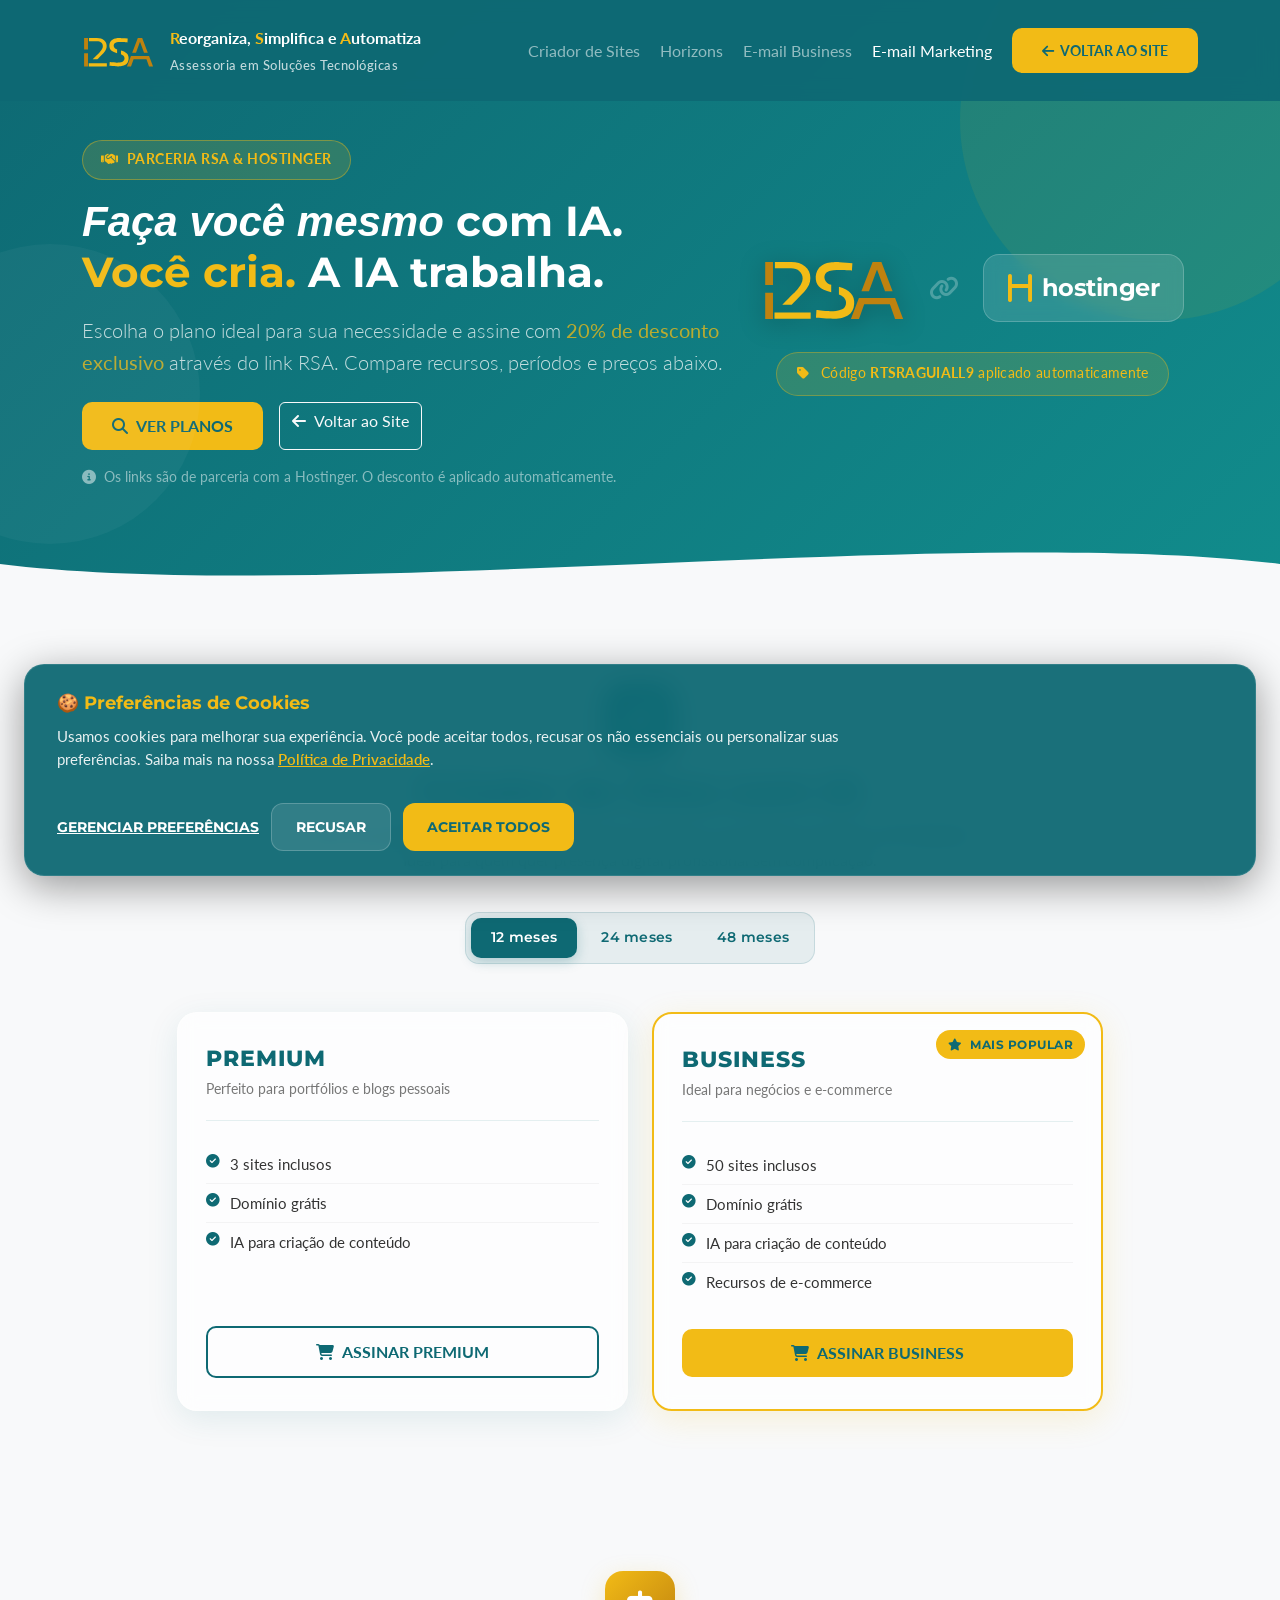
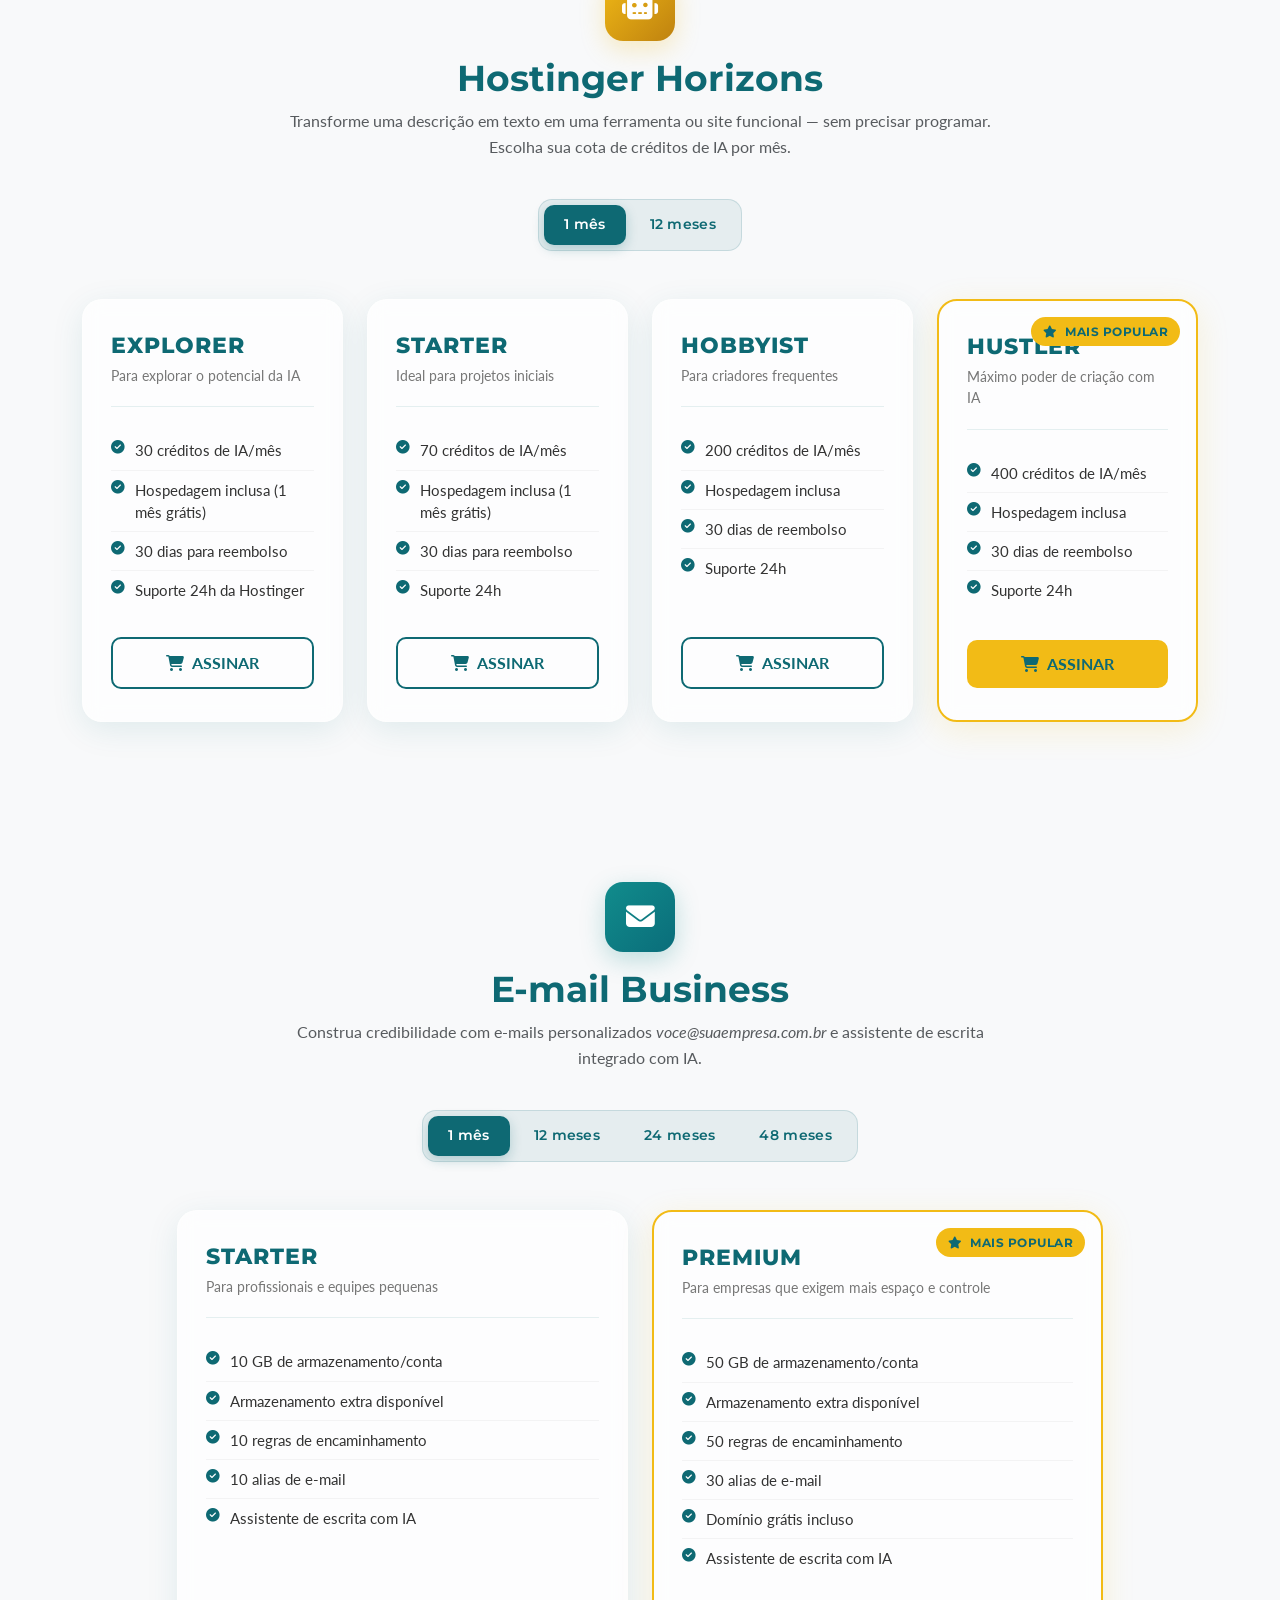
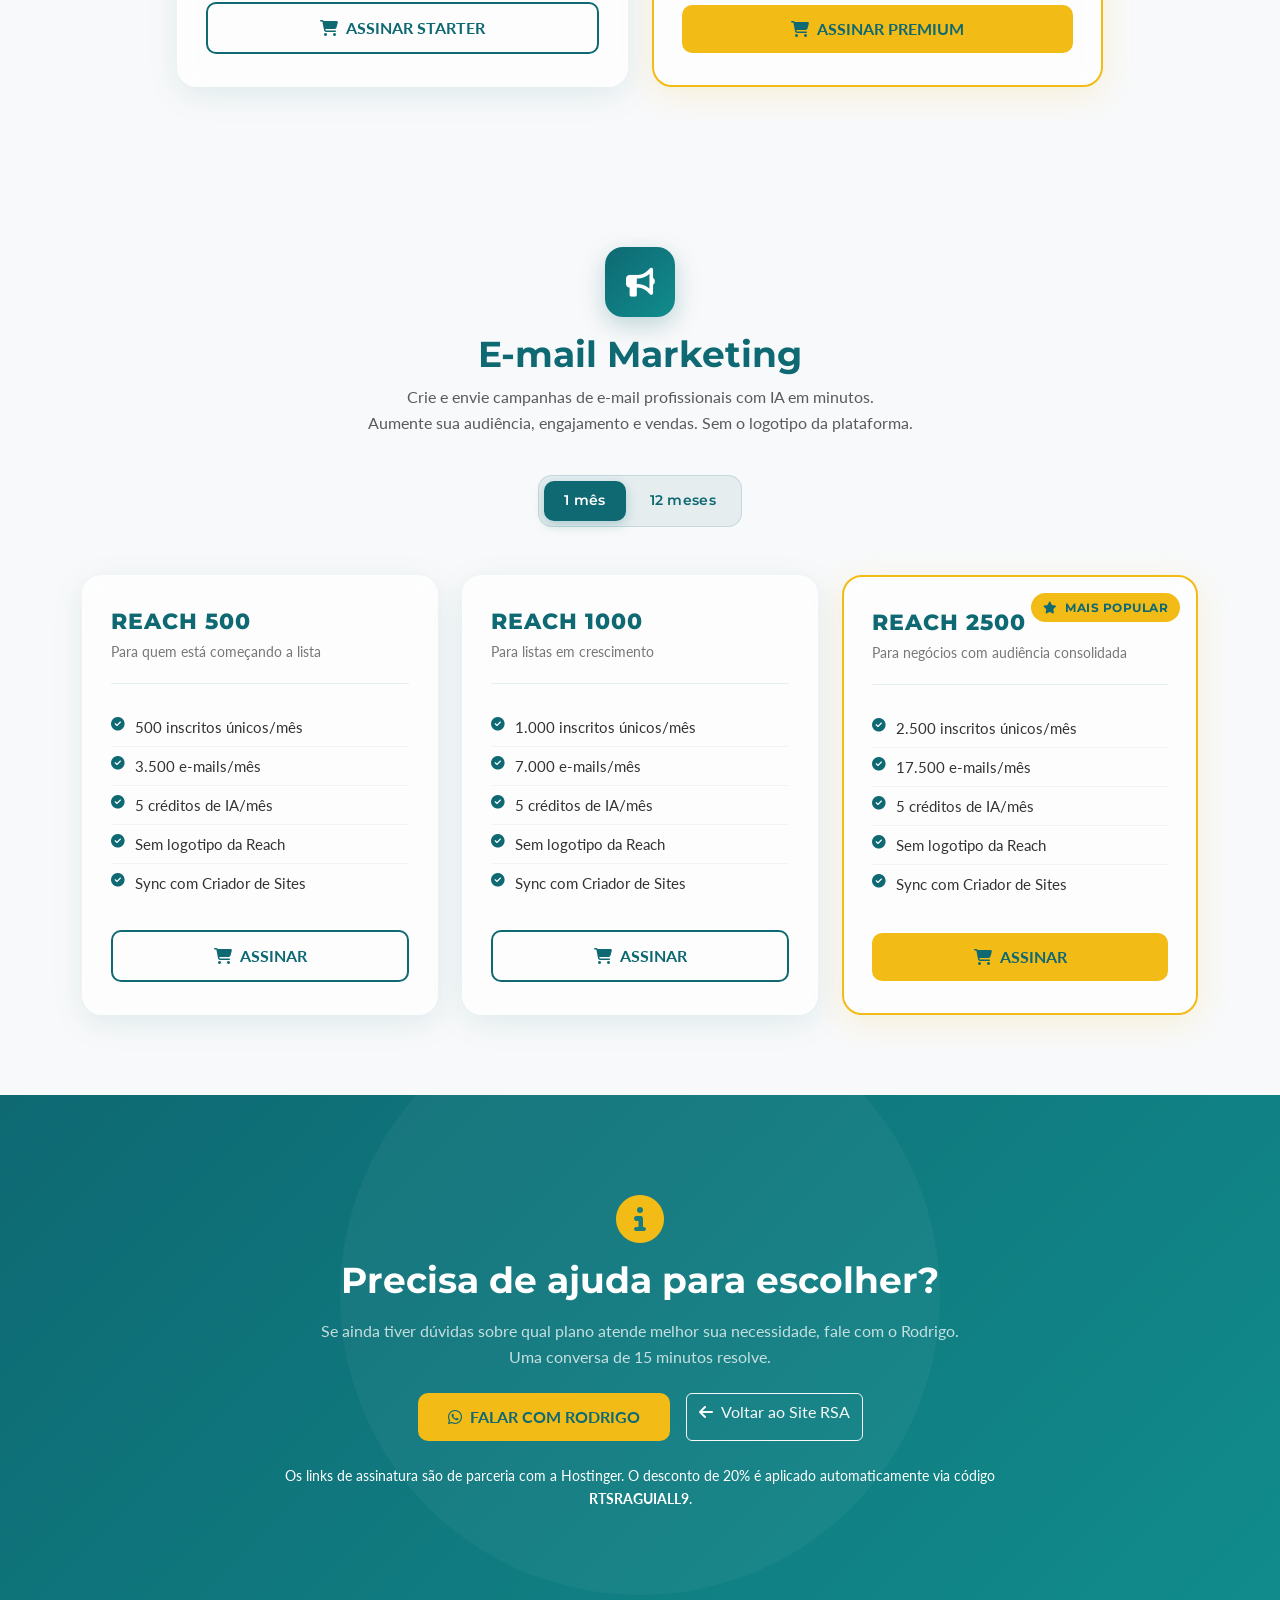
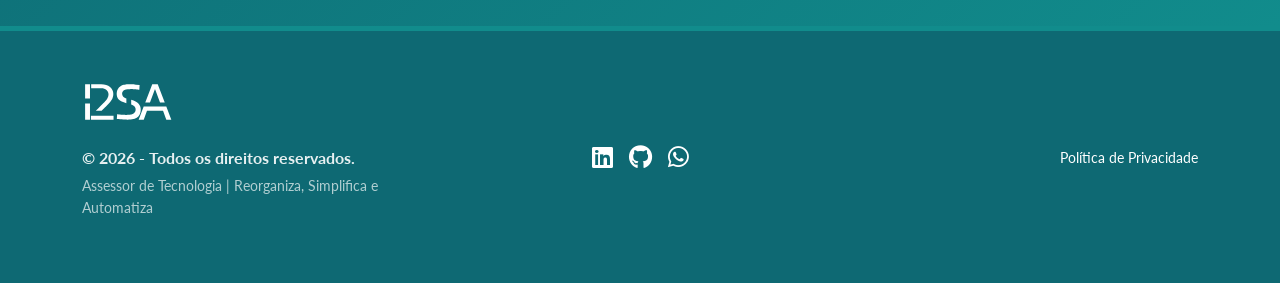
==== commit 8cb8b360: "retirada temporariamente o DIY Hostinger." ====
--- a/diy-host.html
+++ b/diy-host.html
@@ -87,7 +87,7 @@
                         Parceria RSA & Hostinger
                     </span>
                     <h1 class="text-white mb-3">
-                        Ferramentas DIY com IA.<br>
+                        <i>Faça você mesmo</i> com IA.<br>
                         <span class="text-rsa-accent">Você cria.</span> A IA trabalha.
                     </h1>
                     <p class="lead text-white opacity-75 mb-4">
@@ -155,7 +155,7 @@
                     <h2 class="text-rsa-primary">Criador de Sites com IA</h2>
                     <p class="text-muted">
                         Lance seu portfólio, blog ou site institucional em minutos com interface intuitiva e IA
-                        integrada.
+                        integrada.<br>
                         Ideal para quem quer presença digital profissional sem complicação.
                     </p>
                 </div>
@@ -188,8 +188,6 @@
                             <li><i class="fa-solid fa-circle-check text-rsa-primary"></i> Domínio grátis</li>
                             <li><i class="fa-solid fa-circle-check text-rsa-primary"></i> IA para criação de conteúdo
                             </li>
-                            <li><i class="fa-solid fa-circle-check text-rsa-primary"></i> SSL gratuito</li>
-                            <li><i class="fa-solid fa-circle-check text-rsa-primary"></i> Suporte 24h</li>
                         </ul>
                         <a href="#" class="btn btn-outline-rsa w-100 mt-auto" data-section="sites-ia"
                             data-plan="premium"
@@ -215,11 +213,9 @@
                         <ul class="diy-feature-list">
                             <li><i class="fa-solid fa-circle-check text-rsa-primary"></i> 50 sites inclusos</li>
                             <li><i class="fa-solid fa-circle-check text-rsa-primary"></i> Domínio grátis</li>
+                            <li><i class="fa-solid fa-circle-check text-rsa-primary"></i> IA para criação de conteúdo
                             <li><i class="fa-solid fa-circle-check text-rsa-primary"></i> Recursos de e-commerce</li>
-                            <li><i class="fa-solid fa-circle-check text-rsa-primary"></i> IA para criação de conteúdo
-                            </li>
-                            <li><i class="fa-solid fa-circle-check text-rsa-primary"></i> SSL gratuito</li>
-                            <li><i class="fa-solid fa-circle-check text-rsa-primary"></i> Suporte 24h prioritário</li>
+                            </li>
                         </ul>
                         <a href="#" class="btn btn-rsa w-100 mt-auto" data-section="sites-ia" data-plan="business-sites"
                             data-link-12="https://www.hostinger.com/br/cart?product=hosting%3Ahostinger_business&period=12&referral_type=cart_link&REFERRALCODE=RTSRAGUIALL9&referral_id=019dd9d7-5438-7348-993c-41ad4d6b8b0a&product_type=website-builder"
@@ -248,7 +244,7 @@
                     </div>
                     <h2 class="text-rsa-primary">Hostinger Horizons</h2>
                     <p class="text-muted">
-                        Transforme uma descrição em texto em uma ferramenta ou site funcional — sem precisar programar.
+                        Transforme uma descrição em texto em uma ferramenta ou site funcional — sem precisar programar.<br>
                         Escolha sua cota de créditos de IA por mês.
                     </p>
                 </div>
@@ -276,9 +272,9 @@
                         </div>
                         <ul class="diy-feature-list">
                             <li><i class="fa-solid fa-circle-check text-rsa-primary"></i> 30 créditos de IA/mês</li>
-                            <li><i class="fa-solid fa-circle-check text-rsa-primary"></i> Hospedagem inclusa</li>
-                            <li><i class="fa-solid fa-circle-check text-rsa-primary"></i> 30 dias de reembolso</li>
-                            <li><i class="fa-solid fa-circle-check text-rsa-primary"></i> Suporte 24h</li>
+                            <li><i class="fa-solid fa-circle-check text-rsa-primary"></i> Hospedagem inclusa (1 mês grátis)</li>
+                            <li><i class="fa-solid fa-circle-check text-rsa-primary"></i> 30 dias para reembolso</li>
+                            <li><i class="fa-solid fa-circle-check text-rsa-primary"></i> Suporte 24h da Hostinger</li>
                         </ul>
                         <a href="#" class="btn btn-outline-rsa w-100 mt-auto" data-section="horizons"
                             data-plan="explorer"
@@ -299,8 +295,8 @@
                         </div>
                         <ul class="diy-feature-list">
                             <li><i class="fa-solid fa-circle-check text-rsa-primary"></i> 70 créditos de IA/mês</li>
-                            <li><i class="fa-solid fa-circle-check text-rsa-primary"></i> Hospedagem inclusa</li>
-                            <li><i class="fa-solid fa-circle-check text-rsa-primary"></i> 30 dias de reembolso</li>
+                            <li><i class="fa-solid fa-circle-check text-rsa-primary"></i> Hospedagem inclusa (1 mês grátis)</li>
+                            <li><i class="fa-solid fa-circle-check text-rsa-primary"></i> 30 dias para reembolso</li>
                             <li><i class="fa-solid fa-circle-check text-rsa-primary"></i> Suporte 24h</li>
                         </ul>
                         <a href="#" class="btn btn-outline-rsa w-100 mt-auto" data-section="horizons"
@@ -481,7 +477,7 @@
                     </div>
                     <h2 class="text-rsa-primary">E-mail Marketing</h2>
                     <p class="text-muted">
-                        Crie e envie campanhas de e-mail profissionais com IA em minutos.
+                        Crie e envie campanhas de e-mail profissionais com IA em minutos.<br>
                         Aumente sua audiência, engajamento e vendas. Sem o logotipo da plataforma.
                     </p>
                 </div>
@@ -594,7 +590,7 @@
                     <h2 class="text-white mb-3">Precisa de ajuda para escolher?</h2>
                     <p class="text-white opacity-75 mb-4">
                         Se ainda tiver dúvidas sobre qual plano atende melhor sua necessidade,
-                        fale com o Rodrigo. Uma conversa de 15 minutos resolve.
+                        fale com o Rodrigo. <br>Uma conversa de 15 minutos resolve.
                     </p>
                     <div class="d-flex gap-3 flex-wrap justify-content-center">
                         <a href="https://wa.me/5547992704018?text=Olá,%20Rodrigo!%20Tenho%20dúvidas%20sobre%20os%20planos%20Hostinger."
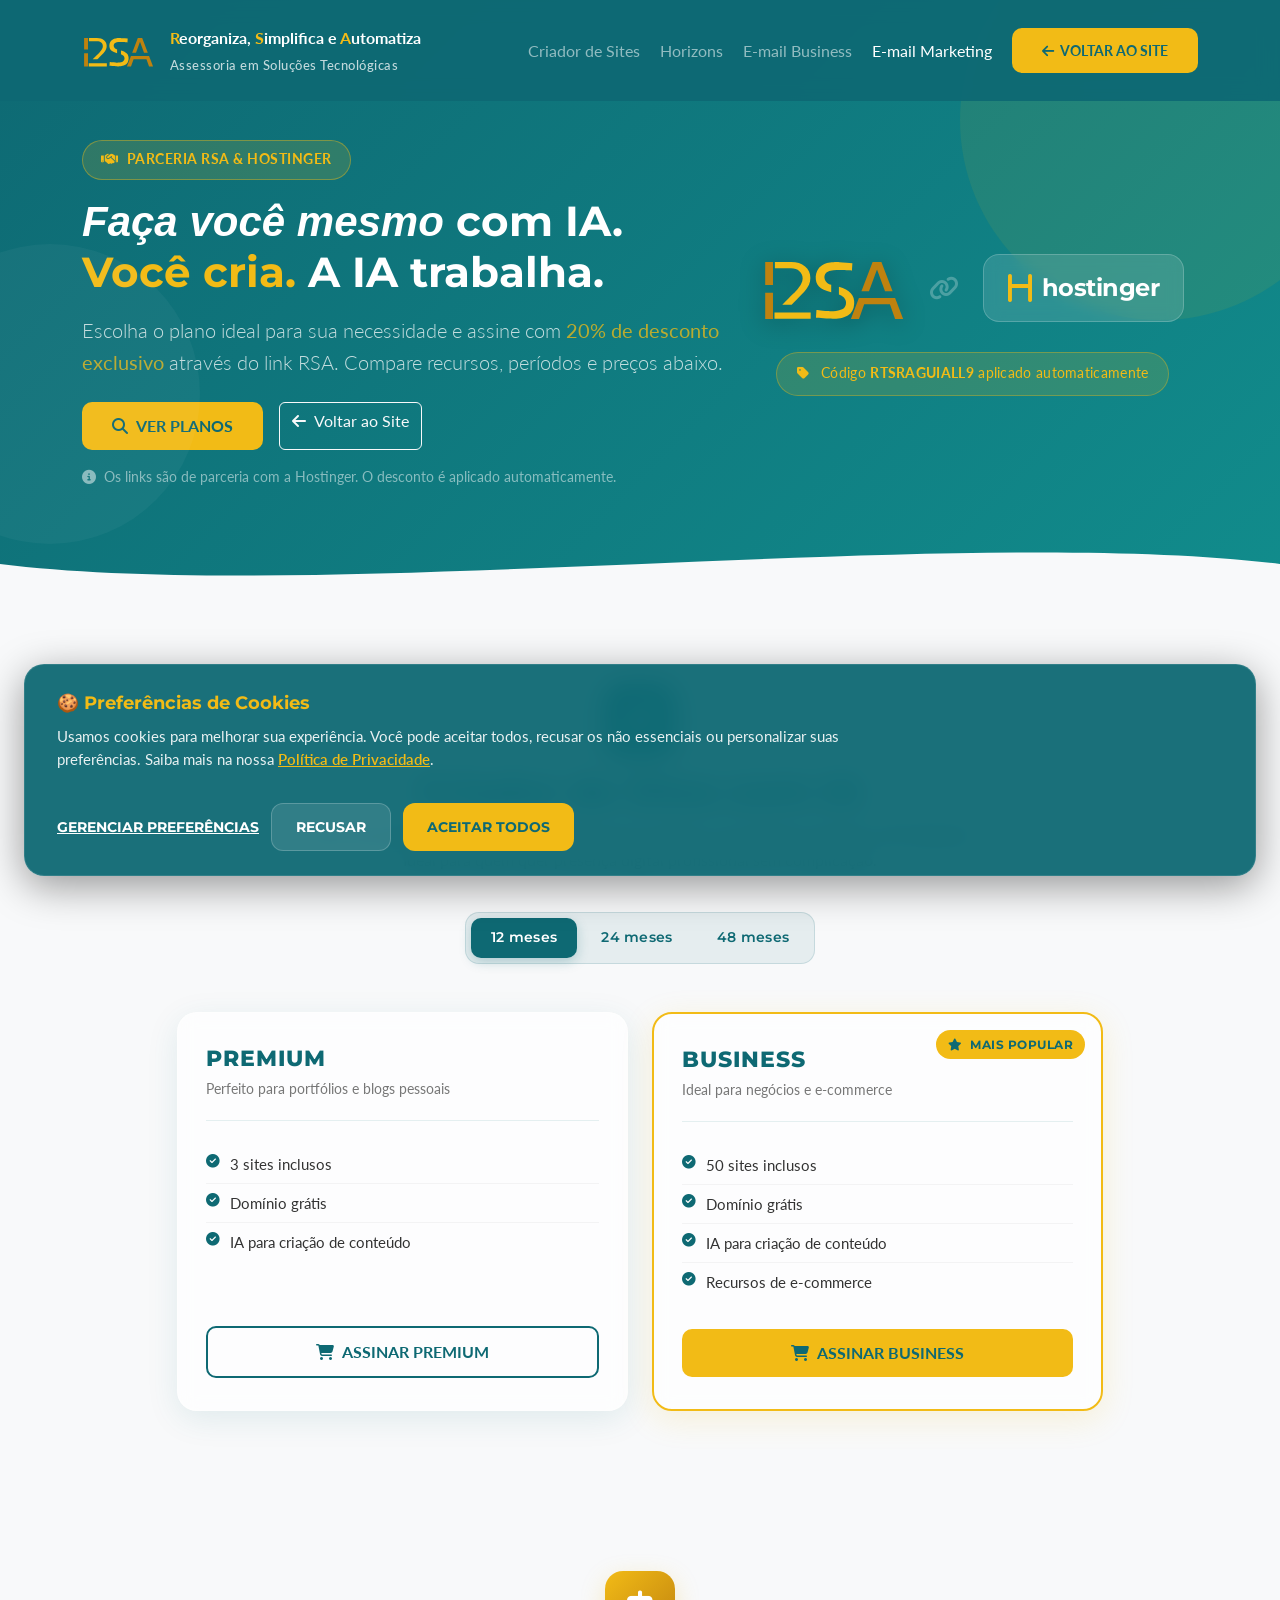
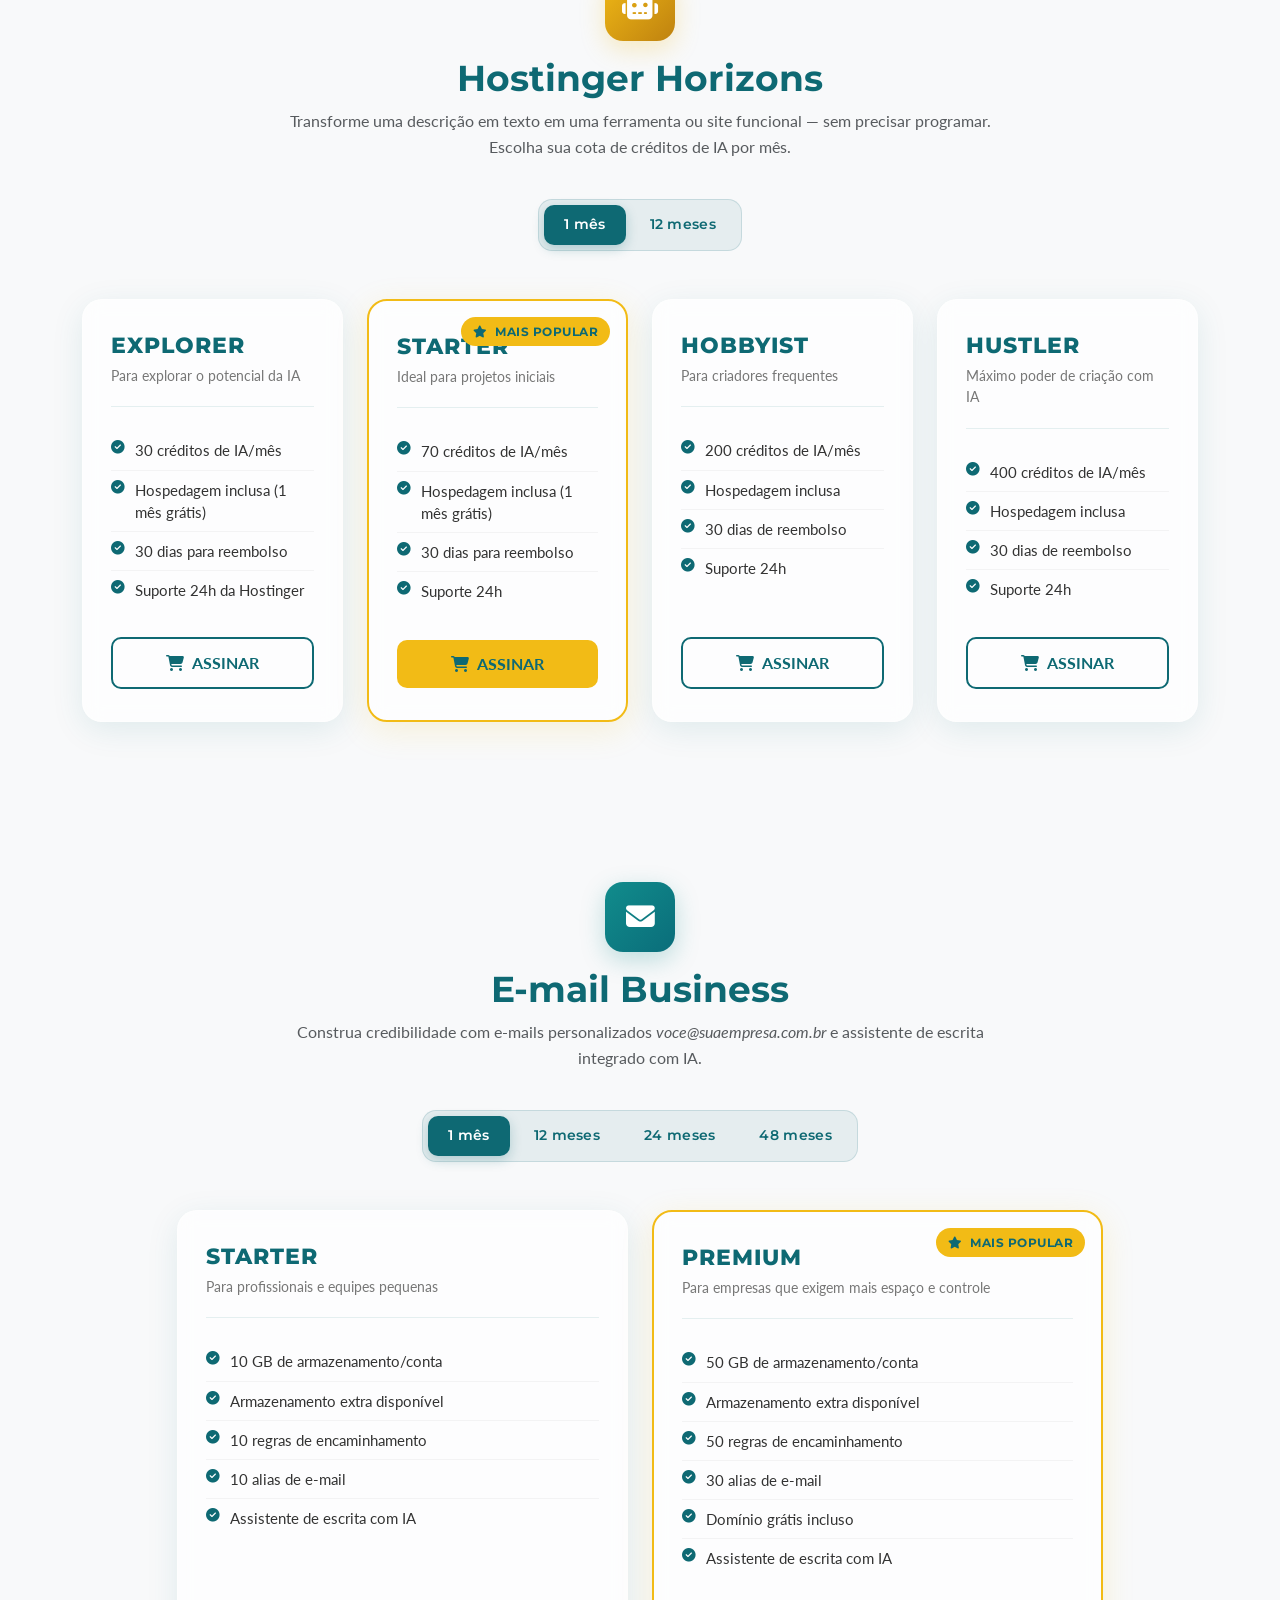
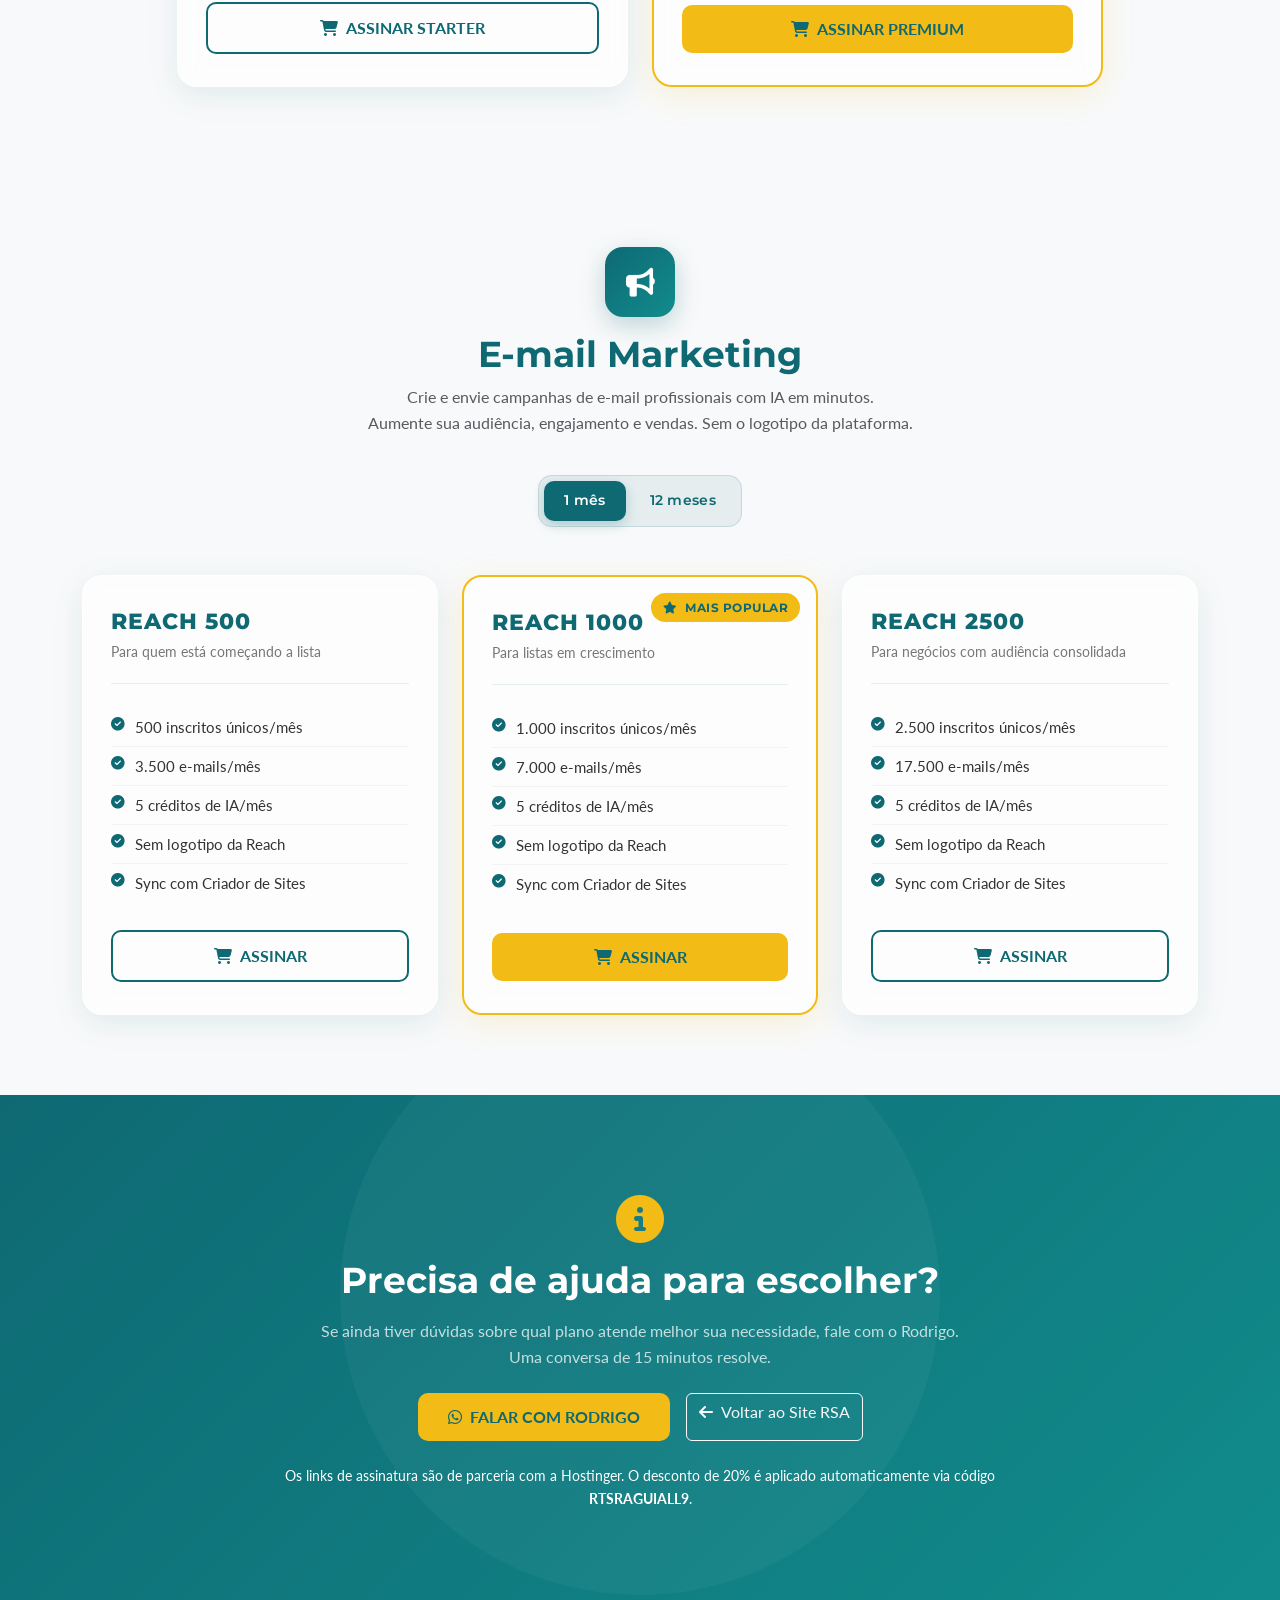
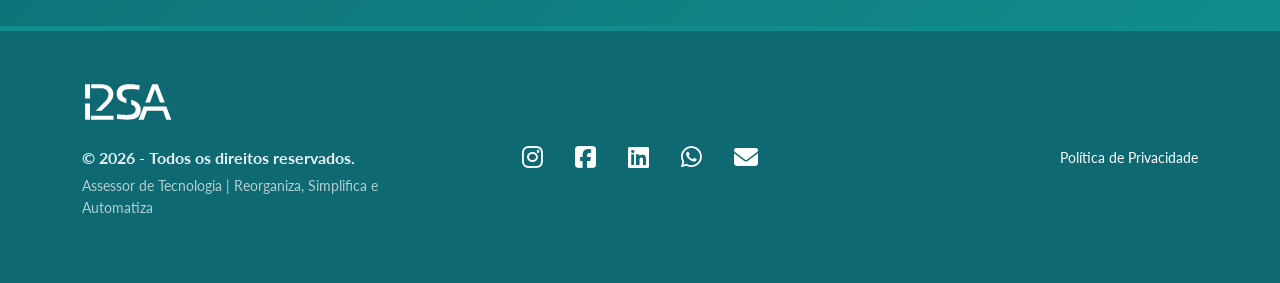
==== commit 5a90170e: "feat: atualização de Hero e ativação dos links dos planos Hostinger" ====
--- a/diy-host.html
+++ b/diy-host.html
@@ -96,7 +96,7 @@
                         através do link RSA. Compare recursos, períodos e preços abaixo.
                     </p>
                     <div class="d-flex gap-3 flex-wrap">
-                        <a href="#planos" class="btn btn-rsa">
+                        <a href="#sites-ia" class="btn btn-rsa">
                             <i class="fa-solid fa-magnifying-glass me-2"></i>Ver Planos
                         </a>
                         <a href="index.html" class="btn btn-outline-light">
@@ -244,7 +244,8 @@
                     </div>
                     <h2 class="text-rsa-primary">Hostinger Horizons</h2>
                     <p class="text-muted">
-                        Transforme uma descrição em texto em uma ferramenta ou site funcional — sem precisar programar.<br>
+                        Transforme uma descrição em texto em uma ferramenta ou site funcional — sem precisar
+                        programar.<br>
                         Escolha sua cota de créditos de IA por mês.
                     </p>
                 </div>
@@ -272,7 +273,8 @@
                         </div>
                         <ul class="diy-feature-list">
                             <li><i class="fa-solid fa-circle-check text-rsa-primary"></i> 30 créditos de IA/mês</li>
-                            <li><i class="fa-solid fa-circle-check text-rsa-primary"></i> Hospedagem inclusa (1 mês grátis)</li>
+                            <li><i class="fa-solid fa-circle-check text-rsa-primary"></i> Hospedagem inclusa (1 mês
+                                grátis)</li>
                             <li><i class="fa-solid fa-circle-check text-rsa-primary"></i> 30 dias para reembolso</li>
                             <li><i class="fa-solid fa-circle-check text-rsa-primary"></i> Suporte 24h da Hostinger</li>
                         </ul>
@@ -288,19 +290,22 @@
 
                 <!-- Starter -->
                 <div class="col-lg-3 col-md-6" data-aos="fade-up" data-aos-delay="150">
-                    <div class="diy-plan-card glass-card h-100">
+                    <div class="diy-plan-card diy-plan-card--popular glass-card h-100">
+                        <div class="diy-popular-badge">
+                            <i class="fa-solid fa-star me-1"></i>Mais Popular
+                        </div>
                         <div class="diy-plan-header">
                             <h3 class="diy-plan-name">Starter</h3>
                             <p class="diy-plan-desc mb-0">Ideal para projetos iniciais</p>
                         </div>
                         <ul class="diy-feature-list">
                             <li><i class="fa-solid fa-circle-check text-rsa-primary"></i> 70 créditos de IA/mês</li>
-                            <li><i class="fa-solid fa-circle-check text-rsa-primary"></i> Hospedagem inclusa (1 mês grátis)</li>
+                            <li><i class="fa-solid fa-circle-check text-rsa-primary"></i> Hospedagem inclusa (1 mês
+                                grátis)</li>
                             <li><i class="fa-solid fa-circle-check text-rsa-primary"></i> 30 dias para reembolso</li>
                             <li><i class="fa-solid fa-circle-check text-rsa-primary"></i> Suporte 24h</li>
                         </ul>
-                        <a href="#" class="btn btn-outline-rsa w-100 mt-auto" data-section="horizons"
-                            data-plan="starter"
+                        <a href="#" class="btn btn-rsa w-100 mt-auto" data-section="horizons" data-plan="starter"
                             data-link-1="https://www.hostinger.com/br/cart?product=horizons%3Astarterv2&period=1&referral_type=cart_link&REFERRALCODE=RTSRAGUIALL9&referral_id=019dd9dc-c9fe-70b4-b4c9-0aab14302543"
                             data-link-12="https://www.hostinger.com/br/cart?product=horizons%3Astarterv2&period=12&referral_type=cart_link&REFERRALCODE=RTSRAGUIALL9&referral_id=019dd9dd-2336-72c8-b11f-bced74eb3983"
                             target="_blank" rel="noopener noreferrer">
@@ -334,10 +339,7 @@
 
                 <!-- Hustler (popular) -->
                 <div class="col-lg-3 col-md-6" data-aos="fade-up" data-aos-delay="250">
-                    <div class="diy-plan-card diy-plan-card--popular glass-card h-100">
-                        <div class="diy-popular-badge">
-                            <i class="fa-solid fa-star me-1"></i>Mais Popular
-                        </div>
+                    <div class="diy-plan-card glass-card h-100">
                         <div class="diy-plan-header">
                             <h3 class="diy-plan-name">Hustler</h3>
                             <p class="diy-plan-desc mb-0">Máximo poder de criação com IA</p>
@@ -348,7 +350,8 @@
                             <li><i class="fa-solid fa-circle-check text-rsa-primary"></i> 30 dias de reembolso</li>
                             <li><i class="fa-solid fa-circle-check text-rsa-primary"></i> Suporte 24h</li>
                         </ul>
-                        <a href="#" class="btn btn-rsa w-100 mt-auto" data-section="horizons" data-plan="hustler"
+                        <a href="#" class="btn btn-outline-rsa w-100 mt-auto" data-section="horizons"
+                            data-plan="hustler"
                             data-link-1="https://www.hostinger.com/br/cart?product=horizons%3Ahustlerv2&period=1&referral_type=cart_link&REFERRALCODE=RTSRAGUIALL9&referral_id=019dd9dc-f0ee-7018-8c6a-6837099ce9e5"
                             data-link-12="https://www.hostinger.com/br/cart?product=horizons%3Ahustlerv2&period=12&referral_type=cart_link&REFERRALCODE=RTSRAGUIALL9&referral_id=019dd9dd-4e21-7109-ac20-60c5428e7444"
                             target="_blank" rel="noopener noreferrer">
@@ -524,7 +527,10 @@
 
                 <!-- Reach 1000 -->
                 <div class="col-lg-4 col-md-6" data-aos="fade-up" data-aos-delay="150">
-                    <div class="diy-plan-card glass-card h-100">
+                    <div class="diy-plan-card diy-plan-card--popular glass-card h-100">
+                        <div class="diy-popular-badge">
+                            <i class="fa-solid fa-star me-1"></i>Mais Popular
+                        </div>
                         <div class="diy-plan-header">
                             <h3 class="diy-plan-name">Reach 1000</h3>
                             <p class="diy-plan-desc mb-0">Para listas em crescimento</p>
@@ -537,7 +543,7 @@
                             <li><i class="fa-solid fa-circle-check text-rsa-primary"></i> Sem logotipo da Reach</li>
                             <li><i class="fa-solid fa-circle-check text-rsa-primary"></i> Sync com Criador de Sites</li>
                         </ul>
-                        <a href="#" class="btn btn-outline-rsa w-100 mt-auto" data-section="email-marketing"
+                        <a href="#" class="btn btn-rsa w-100 mt-auto" data-section="email-marketing"
                             data-plan="reach-1000"
                             data-link-1="https://www.hostinger.com/br/cart?product=reach%3A1000&period=1&referral_type=cart_link&REFERRALCODE=RTSRAGUIALL9&referral_id=019dd9fa-f60a-73cd-90bb-df4f70980e06"
                             data-link-12="https://www.hostinger.com/br/cart?product=reach%3A1000&period=12&referral_type=cart_link&REFERRALCODE=RTSRAGUIALL9&referral_id=019dd9fb-58a7-7293-b9b0-1adfd7fb9140"
@@ -549,10 +555,7 @@
 
                 <!-- Reach 2500 (popular) -->
                 <div class="col-lg-4 col-md-6" data-aos="fade-up" data-aos-delay="200">
-                    <div class="diy-plan-card diy-plan-card--popular glass-card h-100">
-                        <div class="diy-popular-badge">
-                            <i class="fa-solid fa-star me-1"></i>Mais Popular
-                        </div>
+                    <div class="diy-plan-card glass-card h-100">
                         <div class="diy-plan-header">
                             <h3 class="diy-plan-name">Reach 2500</h3>
                             <p class="diy-plan-desc mb-0">Para negócios com audiência consolidada</p>
@@ -565,7 +568,7 @@
                             <li><i class="fa-solid fa-circle-check text-rsa-primary"></i> Sem logotipo da Reach</li>
                             <li><i class="fa-solid fa-circle-check text-rsa-primary"></i> Sync com Criador de Sites</li>
                         </ul>
-                        <a href="#" class="btn btn-rsa w-100 mt-auto" data-section="email-marketing"
+                        <a href="#" class="btn btn-outline-rsa w-100 mt-auto" data-section="email-marketing"
                             data-plan="reach-2500"
                             data-link-1="https://www.hostinger.com/br/cart?product=reach%3A2500&period=1&referral_type=cart_link&REFERRALCODE=RTSRAGUIALL9&referral_id=019dd9fb-0c0d-702a-8ee2-2b57442a4faf"
                             data-link-12="https://www.hostinger.com/br/cart?product=reach%3A2500&period=12&referral_type=cart_link&REFERRALCODE=RTSRAGUIALL9&referral_id=019dd9fb-6aef-71c9-9fea-0d9227137e8f"
@@ -623,17 +626,22 @@
                 </div>
                 <div class="col-md-4 text-center">
                     <div class="footer__socials d-flex justify-content-center gap-3">
-                        <a href="https://linkedin.com/in/rodrigo-souza-aguiar" target="_blank" rel="noopener noreferrer"
-                            aria-label="LinkedIn">
+                        <a href="https://www.instagram.com/rsaguiarbr/" target="_blank" title="Instagram" class="mx-2">
+                            <i class="fa-brands fa-instagram"></i>
+                        </a>
+                        <a href="https://www.facebook.com/raguiar.eng/" target="_blank" title="Facebook" class="mx-2">
+                            <i class="fa-brands fa-square-facebook"></i>
+                        </a>
+                        <a href="https://linkedin.com/in/rsouzaaguiar/" target="_blank" title="LinkedIn" class="mx-2">
                             <i class="fa-brands fa-linkedin"></i>
                         </a>
-                        <a href="https://github.com/rodrigosaguiar" target="_blank" rel="noopener noreferrer"
-                            aria-label="GitHub">
-                            <i class="fa-brands fa-github"></i>
-                        </a>
-                        <a href="https://wa.me/5547992704018" target="_blank" rel="noopener noreferrer"
-                            aria-label="WhatsApp">
+                        <a href="https://wa.me/5547992704018?text=Olá%20Rodrigo.%20Entro%20em%20contato%20através%20do%20seu%20site."
+                            target="_blank" title="WhatsApp" class="mx-2">
                             <i class="fa-brands fa-whatsapp"></i>
+                        </a>
+                        <a href="mailto:raguiar.eng@gmail.com?subject=Contato%20pelo%20site" title="E-mail"
+                            class="mx-2">
+                            <i class="fa-solid fa-envelope"></i>
                         </a>
                     </div>
                 </div>
--- a/css/styles.css
+++ b/css/styles.css
@@ -569,4 +569,500 @@
 .tooltip-container:hover .tooltip-text {
     visibility: visible;
     opacity: 1;
+}
+
+/* ════════════════════════════════════════
+   PLAN CARDS — Seção de Planos RSA
+════════════════════════════════════════ */
+.plan-card {
+    border-radius: 20px;
+    transition: var(--rsa-transition);
+}
+
+.plan-card:hover {
+    transform: translateY(-8px);
+    box-shadow: 0 20px 50px rgba(14, 105, 115, 0.15);
+}
+
+/* Card destaque */
+.plan-card--featured {
+    border: 2px solid var(--rsa-accent) !important;
+    background: linear-gradient(160deg,
+            rgba(14, 105, 115, 0.06) 0%,
+            rgba(242, 187, 22, 0.04) 100%) !important;
+    box-shadow: 0 12px 40px rgba(242, 187, 22, 0.15);
+}
+
+.plan-card--featured:hover {
+    box-shadow: 0 20px 60px rgba(242, 187, 22, 0.25);
+}
+
+/* Badge "Mais Escolhido" */
+.plan-popular-badge {
+    position: absolute;
+    top: -14px;
+    left: 50%;
+    transform: translateX(-50%);
+    background: var(--rsa-accent);
+    color: var(--rsa-primary);
+    font-family: 'Montserrat', sans-serif;
+    font-weight: 700;
+    font-size: .78rem;
+    padding: 5px 18px;
+    border-radius: 20px;
+    white-space: nowrap;
+    letter-spacing: .5px;
+    text-transform: uppercase;
+    box-shadow: 0 4px 12px rgba(242, 187, 22, 0.35);
+}
+
+/* Badge de prazo */
+.plan-badge {
+    display: inline-flex;
+    align-items: center;
+    background: rgba(14, 105, 115, 0.1);
+    color: var(--rsa-primary);
+    font-size: .78rem;
+    font-weight: 700;
+    padding: 5px 14px;
+    border-radius: 20px;
+    text-transform: uppercase;
+    letter-spacing: .5px;
+}
+
+.plan-badge--accent {
+    background: rgba(242, 187, 22, 0.15);
+    color: var(--rsa-contrast);
+}
+
+.plan-badge--dark {
+    background: rgba(51, 51, 51, 0.08);
+    color: var(--rsa-text);
+}
+
+/* Nome do plano */
+.plan-name {
+    font-family: 'Montserrat', sans-serif;
+    font-size: 1.35rem;
+    font-weight: 800;
+    color: var(--rsa-primary);
+}
+
+/* Lista de features */
+.plan-features li {
+    padding: 7px 0;
+    font-size: .93rem;
+    border-bottom: 1px solid rgba(0, 0, 0, .04);
+    line-height: 1.5;
+}
+
+.plan-features li:last-child {
+    border-bottom: none;
+}
+
+/* Bloco de preço */
+.plan-price {
+    text-align: center;
+    padding: 16px;
+    background: rgba(14, 105, 115, 0.05);
+    border-radius: 12px;
+}
+
+.plan-from {
+    display: block;
+    font-size: .78rem;
+    color: #888;
+    text-transform: uppercase;
+    letter-spacing: .5px;
+    margin-bottom: 2px;
+}
+
+.plan-value {
+    font-family: 'Montserrat', sans-serif;
+    font-size: 2rem;
+    font-weight: 800;
+    color: var(--rsa-primary);
+    line-height: 1.1;
+}
+
+.plan-period {
+    display: block;
+    font-size: .8rem;
+    color: #999;
+    margin-top: 2px;
+}
+
+/* Botão outline para planos secundários */
+.btn-outline-plan {
+    display: block;
+    text-align: center;
+    background: transparent;
+    color: var(--rsa-primary);
+    font-weight: 700;
+    border: 2px solid var(--rsa-primary);
+    border-radius: 10px;
+    padding: 12px 20px;
+    font-size: .88rem;
+    text-transform: uppercase;
+    text-decoration: none;
+    transition: var(--rsa-transition);
+}
+
+.btn-outline-plan:hover {
+    background: var(--rsa-primary);
+    color: #fff;
+    transform: translateY(-2px);
+    box-shadow: 0 6px 18px rgba(14, 105, 115, 0.25);
+}
+
+/* Ajuste do btn-rsa para ocupar largura total */
+.plan-card .btn-rsa {
+    display: block;
+    text-align: center;
+    font-size: .88rem;
+}
+
+/* ══════════════════════════════════════════════
+   HERO SECTION v2.0 — RSA
+   Princípio: Split layout | Visual hierarchy
+   Mobile-first obrigatório
+════════════════════════════════════════════════ */
+
+/* ── Badge de Autoridade ── */
+.hero-badge {
+    display: inline-flex;
+    align-items: center;
+    background: rgba(242, 187, 22, 0.15);
+    border: 1px solid rgba(242, 187, 22, 0.4);
+    color: var(--rsa-accent);
+    padding: 8px 18px;
+    border-radius: 30px;
+    font-size: 0.82rem;
+    font-weight: 700;
+    letter-spacing: 0.5px;
+    text-transform: uppercase;
+}
+
+/* ── Título principal ── */
+.hero-title {
+    font-family: 'Montserrat', sans-serif;
+    font-size: 2.8rem;
+    font-weight: 800;
+    color: #ffffff;
+    line-height: 1.15;
+}
+
+.hero-highlight {
+    color: var(--rsa-accent);
+    position: relative;
+    display: inline-block;
+}
+
+/* Sublinhado animado na palavra destacada */
+.hero-highlight::after {
+    content: '';
+    position: absolute;
+    bottom: -4px;
+    left: 0;
+    width: 100%;
+    height: 3px;
+    background: var(--rsa-accent);
+    border-radius: 2px;
+    animation: underline-grow 0.8s 0.8s ease-out both;
+}
+
+@keyframes underline-grow {
+    from {
+        transform: scaleX(0);
+        transform-origin: left;
+    }
+
+    to {
+        transform: scaleX(1);
+        transform-origin: left;
+    }
+}
+
+/* ── Subtítulo ── */
+.hero-subtitle {
+    font-size: 1.1rem;
+    color: rgba(255, 255, 255, 0.88);
+    line-height: 1.7;
+    max-width: 520px;
+}
+
+.hero-subtitle strong {
+    color: var(--rsa-accent);
+    font-weight: 700;
+}
+
+/* ── CTA Principal ── */
+.btn-hero-cta {
+    display: inline-flex;
+    align-items: center;
+    padding: 14px 32px;
+    font-size: 1rem;
+    font-weight: 700;
+    border-radius: 12px;
+    text-decoration: none;
+    text-transform: uppercase;
+    letter-spacing: 0.5px;
+    transition: var(--rsa-transition);
+    background: var(--rsa-accent);
+    color: var(--rsa-primary);
+}
+
+.btn-hero-cta:hover {
+    background: #fff;
+    color: var(--rsa-primary);
+    transform: translateY(-3px);
+    box-shadow: 0 8px 24px rgba(242, 187, 22, 0.45);
+}
+
+/* ── CTA Secundário ── */
+.btn-hero-secondary {
+    display: inline-flex;
+    align-items: center;
+    color: rgba(255, 255, 255, 0.8);
+    font-size: 0.95rem;
+    font-weight: 600;
+    text-decoration: none;
+    transition: var(--rsa-transition);
+    border-bottom: 1px dashed rgba(255, 255, 255, 0.4);
+    padding-bottom: 2px;
+}
+
+.btn-hero-secondary:hover {
+    color: var(--rsa-accent);
+    border-bottom-color: var(--rsa-accent);
+}
+
+/* ── Micro-copy ── */
+.hero-microcopy {
+    font-size: 0.8rem;
+    color: rgba(255, 255, 255, 0.55);
+    margin-bottom: 0;
+}
+
+.hero-microcopy i {
+    color: rgba(255, 255, 255, 0.4);
+}
+
+/* ══════════════════════════════════════════════
+   VISUAL WRAPPER — Logo + Rings + Badges flutuantes
+════════════════════════════════════════════════ */
+.hero-visual-wrapper {
+    position: relative;
+    display: inline-block;
+}
+
+/* Anel externo decorativo estático */
+.hero-ring-outer {
+    width: 300px;
+    height: 300px;
+    border-radius: 50%;
+    border: 1px solid rgba(242, 187, 22, 0.2);
+    display: flex;
+    align-items: center;
+    justify-content: center;
+    margin: 0 auto;
+    position: relative;
+    transition: var(--rsa-transition);
+}
+
+/* Anel interno estático com glassmorphism */
+.hero-ring-inner {
+    width: 240px;
+    height: 240px;
+    border-radius: 50%;
+    background: rgba(255, 255, 255, 0.06);
+    backdrop-filter: blur(10px);
+    -webkit-backdrop-filter: blur(10px);
+    border: 1px solid rgba(255, 255, 255, 0.12);
+    display: flex;
+    align-items: center;
+    justify-content: center;
+    box-shadow: 0 8px 40px rgba(0, 0, 0, 0.2);
+}
+
+.hero-logo {
+    width: 160px;
+    height: auto;
+    filter: drop-shadow(0 4px 16px rgba(242, 187, 22, 0.3));
+    transition: var(--rsa-transition);
+}
+
+/* Hover — Efeito de ênfase no círculo amarelo ao interagir com o logo */
+.hero-visual-wrapper:hover .hero-ring-outer {
+    border-color: rgba(242, 187, 22, 0.6);
+    box-shadow: 0 0 30px rgba(242, 187, 22, 0.15);
+}
+
+.hero-visual-wrapper:hover .hero-logo {
+    transform: scale(1.05);
+    filter: drop-shadow(0 8px 24px rgba(242, 187, 22, 0.5));
+}
+
+
+/* ── Selos flutuantes ── */
+.hero-badge-float {
+    position: absolute;
+    background: rgba(255, 255, 255, 0.12);
+    backdrop-filter: blur(8px);
+    -webkit-backdrop-filter: blur(8px);
+    border: 1px solid rgba(255, 255, 255, 0.2);
+    color: #fff;
+    font-size: 0.75rem;
+    font-weight: 700;
+    padding: 8px 14px;
+    border-radius: 20px;
+    white-space: nowrap;
+    box-shadow: 0 4px 16px rgba(0, 0, 0, 0.2);
+}
+
+.hero-badge-float--tl {
+    top: 20px;
+    left: -30px;
+}
+
+.hero-badge-float--br {
+    bottom: 20px;
+    right: -30px;
+}
+
+/* ══════════════════════════════════════════════
+   ESTATÍSTICAS — Prova Social
+════════════════════════════════════════════════ */
+.hero-stats-row {
+    display: flex;
+    align-items: center;
+    justify-content: center;
+    gap: 0;
+    background: rgba(255, 255, 255, 0.07);
+    border: 1px solid rgba(255, 255, 255, 0.12);
+    border-radius: 16px;
+    padding: 20px 24px;
+    backdrop-filter: blur(8px);
+    -webkit-backdrop-filter: blur(8px);
+}
+
+.hero-stat-item {
+    display: flex;
+    flex-direction: column;
+    align-items: center;
+    flex: 1;
+    gap: 4px;
+}
+
+.hero-stat-value {
+    font-family: 'Montserrat', sans-serif;
+    font-size: 1.8rem;
+    font-weight: 800;
+    color: var(--rsa-accent);
+    line-height: 1;
+}
+
+.hero-stat-label {
+    font-size: 0.72rem;
+    color: rgba(255, 255, 255, 0.65);
+    text-align: center;
+    line-height: 1.4;
+}
+
+.hero-stat-divider {
+    width: 1px;
+    height: 40px;
+    background: rgba(255, 255, 255, 0.15);
+    flex-shrink: 0;
+    margin: 0 8px;
+}
+
+/* ══════════════════════════════════════════════
+   WAVE SEPARADOR
+════════════════════════════════════════════════ */
+.hero-wave {
+    position: absolute;
+    bottom: 0;
+    left: 0;
+    right: 0;
+    line-height: 0;
+}
+
+.hero-wave svg {
+    display: block;
+    width: 100%;
+    height: 80px;
+}
+
+/* Ajuste de padding-bottom para não cortar a wave */
+.hero-section {
+    padding-bottom: 100px;
+    position: relative;
+    overflow: hidden;
+}
+
+/* ══════════════════════════════════════════════
+   RESPONSIVIDADE — Mobile First
+════════════════════════════════════════════════ */
+@media (max-width: 991.98px) {
+    .hero-title {
+        font-size: 2.2rem;
+    }
+
+    .hero-subtitle {
+        max-width: 100%;
+        font-size: 1rem;
+    }
+
+    .hero-ring-outer {
+        width: 240px;
+        height: 240px;
+    }
+
+    .hero-ring-inner {
+        width: 190px;
+        height: 190px;
+    }
+
+    .hero-logo {
+        width: 120px;
+    }
+
+    .hero-badge-float--tl {
+        left: 0;
+        top: 10px;
+        font-size: 0.68rem;
+    }
+
+    .hero-badge-float--br {
+        right: 0;
+        bottom: 10px;
+        font-size: 0.68rem;
+    }
+
+    .btn-hero-cta,
+    .btn-hero-secondary {
+        display: block;
+        text-align: center;
+        margin-bottom: 12px;
+    }
+}
+
+@media (max-width: 575.98px) {
+    .hero-title {
+        font-size: 1.85rem;
+    }
+
+    .hero-stat-value {
+        font-size: 1.4rem;
+    }
+
+    .hero-stats-row {
+        padding: 16px 12px;
+    }
+
+    .hero-badge-float {
+        display: none;
+        /* Evita overflow em telas muito pequenas */
+    }
 }
